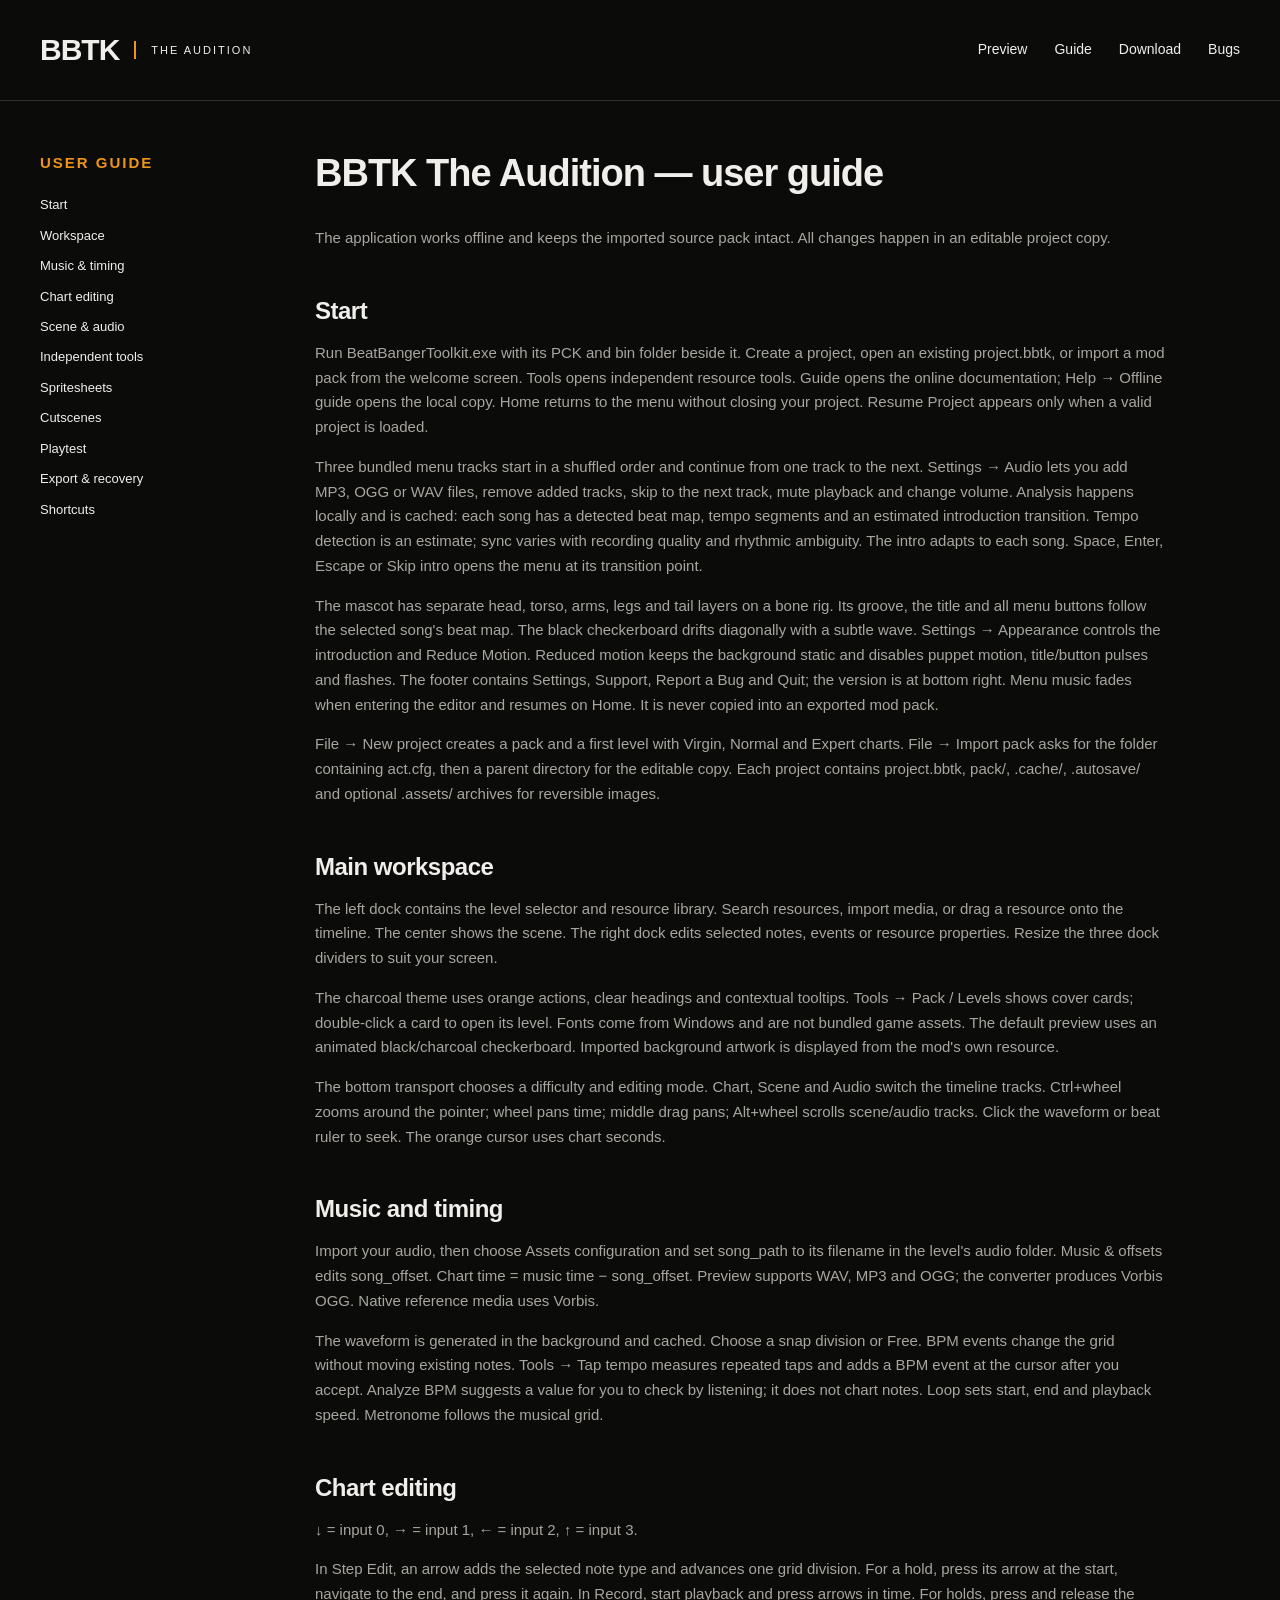
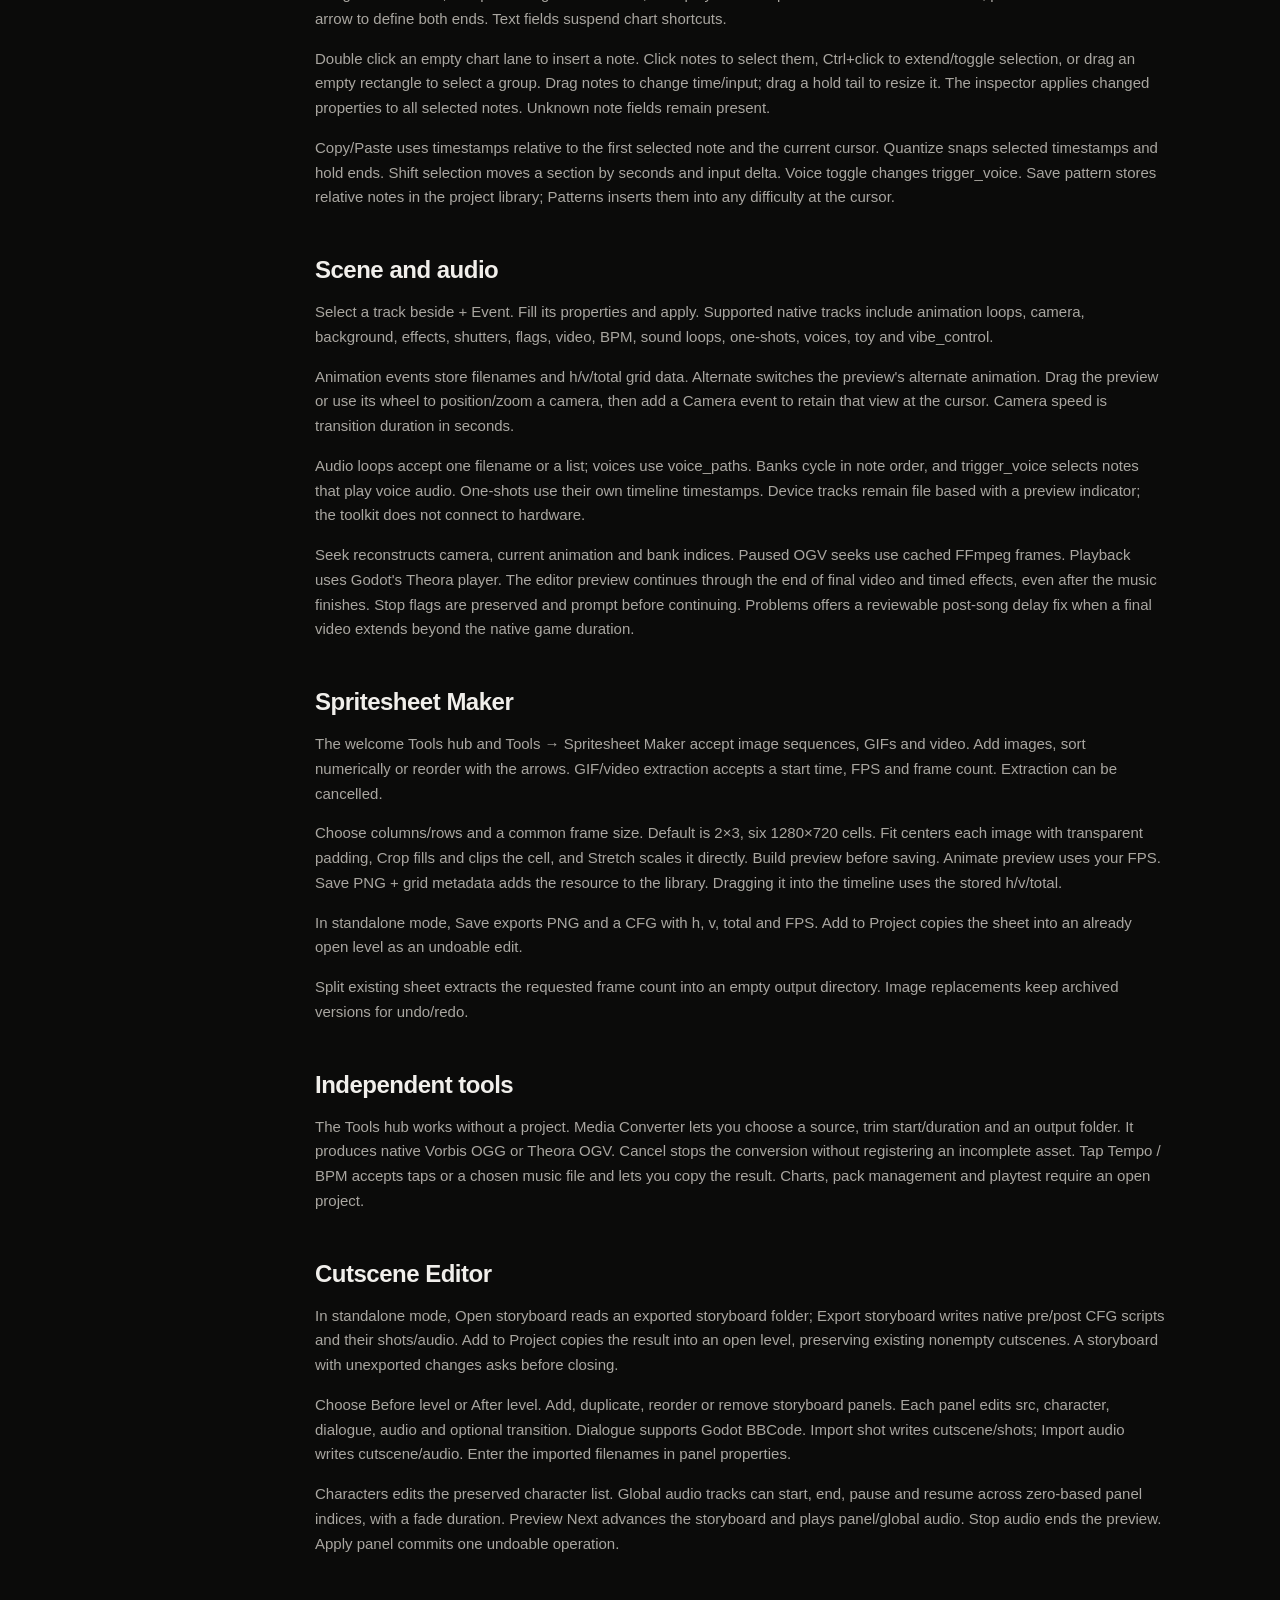
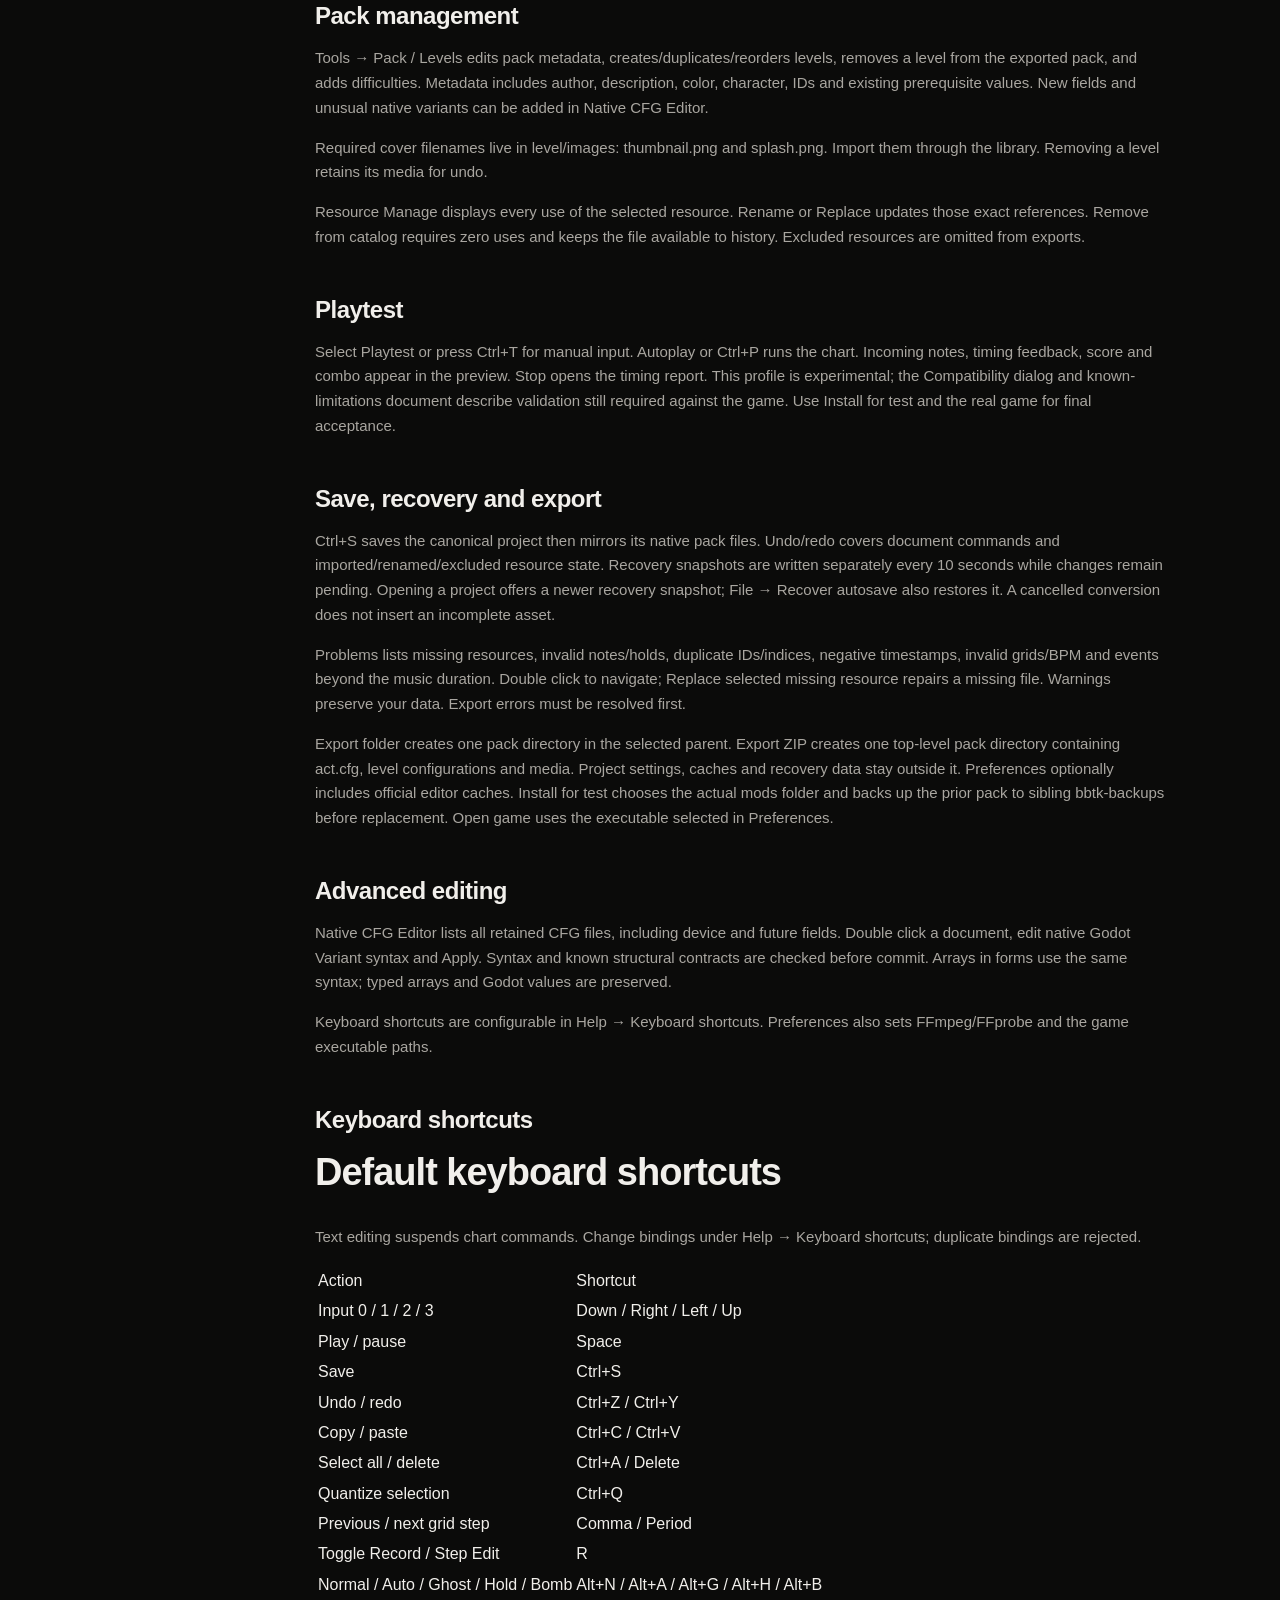
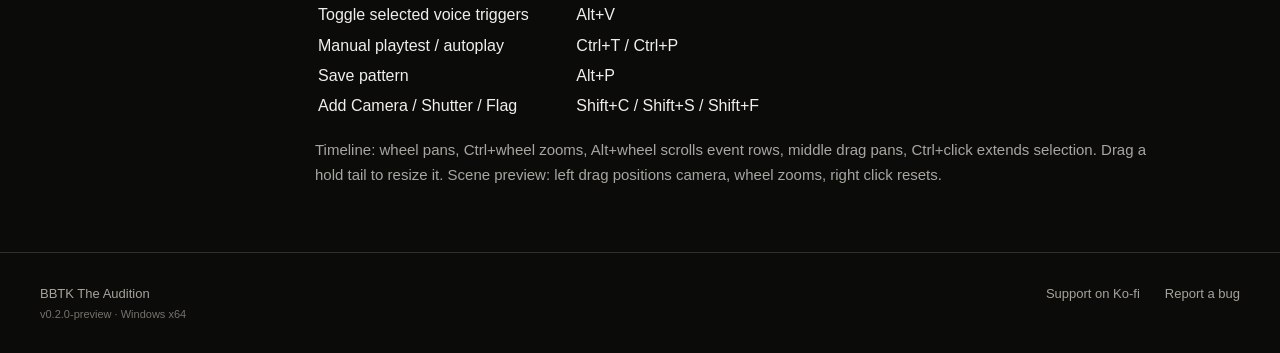
==== guide/index.html @ 2be160ae "Publish toolkit website, guide and issue templates" ====
<!doctype html><html lang="en"><head><meta charset="utf-8"><meta name="viewport" content="width=device-width, initial-scale=1"><meta name="description" content="BBTK The Audition: offline tools for building Beat Banger mods, charts, animation and cutscenes."><title>User guide · BBTK The Audition</title><link rel="stylesheet" href="../assets/style.css"></head><body><a class="skip" href="#main">Skip to content</a><header><a class="wordmark" href="../"><strong>BBTK</strong><span>THE AUDITION</span></a><nav aria-label="Main"><a href="../#preview">Preview</a><a href="../guide/">Guide</a><a href="../#download">Download</a><a href="https://github.com/JustyPixels/BBTK-TheAudition/issues">Bugs</a></nav></header><main id="main"><div class="guide-layout"><aside><p class="eyebrow">USER GUIDE</p><nav aria-label="Guide"><a href="#start">Start</a><a href="#main-workspace">Workspace</a><a href="#music-and-timing">Music & timing</a><a href="#chart-editing">Chart editing</a><a href="#scene-and-audio">Scene & audio</a><a href="#independent-tools">Independent tools</a><a href="#spritesheet-maker">Spritesheets</a><a href="#cutscene-editor">Cutscenes</a><a href="#playtest">Playtest</a><a href="#save-recovery-and-export">Export & recovery</a><a href="#keyboard-shortcuts">Shortcuts</a></nav></aside><article><h1 id="bbtk-the-audition-user-guide">BBTK The Audition — user guide</h1>
<p>The application works offline and keeps the imported source pack intact. All changes happen in an editable project copy.</p>
<h2 id="start">Start</h2>
<p>Run BeatBangerToolkit.exe with its PCK and bin folder beside it. Create a project, open an existing project.bbtk, or import a mod pack from the welcome screen. Tools opens independent resource tools. Guide opens the online documentation; Help → Offline guide opens the local copy. Home returns to the menu without closing your project. Resume Project appears only when a valid project is loaded.</p>
<p>Three bundled menu tracks start in a shuffled order and continue from one track to the next. Settings → Audio lets you add MP3, OGG or WAV files, remove added tracks, skip to the next track, mute playback and change volume. Analysis happens locally and is cached: each song has a detected beat map, tempo segments and an estimated introduction transition. Tempo detection is an estimate; sync varies with recording quality and rhythmic ambiguity. The intro adapts to each song. Space, Enter, Escape or Skip intro opens the menu at its transition point.</p>
<p>The mascot has separate head, torso, arms, legs and tail layers on a bone rig. Its groove, the title and all menu buttons follow the selected song&#x27;s beat map. The black checkerboard drifts diagonally with a subtle wave. Settings → Appearance controls the introduction and Reduce Motion. Reduced motion keeps the background static and disables puppet motion, title/button pulses and flashes. The footer contains Settings, Support, Report a Bug and Quit; the version is at bottom right. Menu music fades when entering the editor and resumes on Home. It is never copied into an exported mod pack.</p>
<p>File → New project creates a pack and a first level with Virgin, Normal and Expert charts. File → Import pack asks for the folder containing act.cfg, then a parent directory for the editable copy. Each project contains project.bbtk, pack/, .cache/, .autosave/ and optional .assets/ archives for reversible images.</p>
<h2 id="main-workspace">Main workspace</h2>
<p>The left dock contains the level selector and resource library. Search resources, import media, or drag a resource onto the timeline. The center shows the scene. The right dock edits selected notes, events or resource properties. Resize the three dock dividers to suit your screen.</p>
<p>The charcoal theme uses orange actions, clear headings and contextual tooltips. Tools → Pack / Levels shows cover cards; double-click a card to open its level. Fonts come from Windows and are not bundled game assets. The default preview uses an animated black/charcoal checkerboard. Imported background artwork is displayed from the mod&#x27;s own resource.</p>
<p>The bottom transport chooses a difficulty and editing mode. Chart, Scene and Audio switch the timeline tracks. Ctrl+wheel zooms around the pointer; wheel pans time; middle drag pans; Alt+wheel scrolls scene/audio tracks. Click the waveform or beat ruler to seek. The orange cursor uses chart seconds.</p>
<h2 id="music-and-timing">Music and timing</h2>
<p>Import your audio, then choose Assets configuration and set song_path to its filename in the level&#x27;s audio folder. Music &amp; offsets edits song_offset. Chart time = music time − song_offset. Preview supports WAV, MP3 and OGG; the converter produces Vorbis OGG. Native reference media uses Vorbis.</p>
<p>The waveform is generated in the background and cached. Choose a snap division or Free. BPM events change the grid without moving existing notes. Tools → Tap tempo measures repeated taps and adds a BPM event at the cursor after you accept. Analyze BPM suggests a value for you to check by listening; it does not chart notes. Loop sets start, end and playback speed. Metronome follows the musical grid.</p>
<h2 id="chart-editing">Chart editing</h2>
<p>↓ = input 0, → = input 1, ← = input 2, ↑ = input 3.</p>
<p>In Step Edit, an arrow adds the selected note type and advances one grid division. For a hold, press its arrow at the start, navigate to the end, and press it again. In Record, start playback and press arrows in time. For holds, press and release the arrow to define both ends. Text fields suspend chart shortcuts.</p>
<p>Double click an empty chart lane to insert a note. Click notes to select them, Ctrl+click to extend/toggle selection, or drag an empty rectangle to select a group. Drag notes to change time/input; drag a hold tail to resize it. The inspector applies changed properties to all selected notes. Unknown note fields remain present.</p>
<p>Copy/Paste uses timestamps relative to the first selected note and the current cursor. Quantize snaps selected timestamps and hold ends. Shift selection moves a section by seconds and input delta. Voice toggle changes trigger_voice. Save pattern stores relative notes in the project library; Patterns inserts them into any difficulty at the cursor.</p>
<h2 id="scene-and-audio">Scene and audio</h2>
<p>Select a track beside + Event. Fill its properties and apply. Supported native tracks include animation loops, camera, background, effects, shutters, flags, video, BPM, sound loops, one-shots, voices, toy and vibe_control.</p>
<p>Animation events store filenames and h/v/total grid data. Alternate switches the preview&#x27;s alternate animation. Drag the preview or use its wheel to position/zoom a camera, then add a Camera event to retain that view at the cursor. Camera speed is transition duration in seconds.</p>
<p>Audio loops accept one filename or a list; voices use voice_paths. Banks cycle in note order, and trigger_voice selects notes that play voice audio. One-shots use their own timeline timestamps. Device tracks remain file based with a preview indicator; the toolkit does not connect to hardware.</p>
<p>Seek reconstructs camera, current animation and bank indices. Paused OGV seeks use cached FFmpeg frames. Playback uses Godot&#x27;s Theora player. The editor preview continues through the end of final video and timed effects, even after the music finishes. Stop flags are preserved and prompt before continuing. Problems offers a reviewable post-song delay fix when a final video extends beyond the native game duration.</p>
<h2 id="spritesheet-maker">Spritesheet Maker</h2>
<p>The welcome Tools hub and Tools → Spritesheet Maker accept image sequences, GIFs and video. Add images, sort numerically or reorder with the arrows. GIF/video extraction accepts a start time, FPS and frame count. Extraction can be cancelled.</p>
<p>Choose columns/rows and a common frame size. Default is 2×3, six 1280×720 cells. Fit centers each image with transparent padding, Crop fills and clips the cell, and Stretch scales it directly. Build preview before saving. Animate preview uses your FPS. Save PNG + grid metadata adds the resource to the library. Dragging it into the timeline uses the stored h/v/total.</p>
<p>In standalone mode, Save exports PNG and a CFG with h, v, total and FPS. Add to Project copies the sheet into an already open level as an undoable edit.</p>
<p>Split existing sheet extracts the requested frame count into an empty output directory. Image replacements keep archived versions for undo/redo.</p>
<h2 id="independent-tools">Independent tools</h2>
<p>The Tools hub works without a project. Media Converter lets you choose a source, trim start/duration and an output folder. It produces native Vorbis OGG or Theora OGV. Cancel stops the conversion without registering an incomplete asset. Tap Tempo / BPM accepts taps or a chosen music file and lets you copy the result. Charts, pack management and playtest require an open project.</p>
<h2 id="cutscene-editor">Cutscene Editor</h2>
<p>In standalone mode, Open storyboard reads an exported storyboard folder; Export storyboard writes native pre/post CFG scripts and their shots/audio. Add to Project copies the result into an open level, preserving existing nonempty cutscenes. A storyboard with unexported changes asks before closing.</p>
<p>Choose Before level or After level. Add, duplicate, reorder or remove storyboard panels. Each panel edits src, character, dialogue, audio and optional transition. Dialogue supports Godot BBCode. Import shot writes cutscene/shots; Import audio writes cutscene/audio. Enter the imported filenames in panel properties.</p>
<p>Characters edits the preserved character list. Global audio tracks can start, end, pause and resume across zero-based panel indices, with a fade duration. Preview Next advances the storyboard and plays panel/global audio. Stop audio ends the preview. Apply panel commits one undoable operation.</p>
<h2 id="pack-management">Pack management</h2>
<p>Tools → Pack / Levels edits pack metadata, creates/duplicates/reorders levels, removes a level from the exported pack, and adds difficulties. Metadata includes author, description, color, character, IDs and existing prerequisite values. New fields and unusual native variants can be added in Native CFG Editor.</p>
<p>Required cover filenames live in level/images: thumbnail.png and splash.png. Import them through the library. Removing a level retains its media for undo.</p>
<p>Resource Manage displays every use of the selected resource. Rename or Replace updates those exact references. Remove from catalog requires zero uses and keeps the file available to history. Excluded resources are omitted from exports.</p>
<h2 id="playtest">Playtest</h2>
<p>Select Playtest or press Ctrl+T for manual input. Autoplay or Ctrl+P runs the chart. Incoming notes, timing feedback, score and combo appear in the preview. Stop opens the timing report. This profile is experimental; the Compatibility dialog and known-limitations document describe validation still required against the game. Use Install for test and the real game for final acceptance.</p>
<h2 id="save-recovery-and-export">Save, recovery and export</h2>
<p>Ctrl+S saves the canonical project then mirrors its native pack files. Undo/redo covers document commands and imported/renamed/excluded resource state. Recovery snapshots are written separately every 10 seconds while changes remain pending. Opening a project offers a newer recovery snapshot; File → Recover autosave also restores it. A cancelled conversion does not insert an incomplete asset.</p>
<p>Problems lists missing resources, invalid notes/holds, duplicate IDs/indices, negative timestamps, invalid grids/BPM and events beyond the music duration. Double click to navigate; Replace selected missing resource repairs a missing file. Warnings preserve your data. Export errors must be resolved first.</p>
<p>Export folder creates one pack directory in the selected parent. Export ZIP creates one top-level pack directory containing act.cfg, level configurations and media. Project settings, caches and recovery data stay outside it. Preferences optionally includes official editor caches. Install for test chooses the actual mods folder and backs up the prior pack to sibling bbtk-backups before replacement. Open game uses the executable selected in Preferences.</p>
<h2 id="advanced-editing">Advanced editing</h2>
<p>Native CFG Editor lists all retained CFG files, including device and future fields. Double click a document, edit native Godot Variant syntax and Apply. Syntax and known structural contracts are checked before commit. Arrays in forms use the same syntax; typed arrays and Godot values are preserved.</p>
<p>Keyboard shortcuts are configurable in Help → Keyboard shortcuts. Preferences also sets FFmpeg/FFprobe and the game executable paths.</p><h2 id="keyboard-shortcuts">Keyboard shortcuts</h2><h1 id="default-keyboard-shortcuts">Default keyboard shortcuts</h1>
<p>Text editing suspends chart commands. Change bindings under Help → Keyboard shortcuts; duplicate bindings are rejected.</p>
<div class="table-scroll"><table><tbody>
<tr><td>Action</td><td>Shortcut</td></tr>
<tr><td>Input 0 / 1 / 2 / 3</td><td>Down / Right / Left / Up</td></tr>
<tr><td>Play / pause</td><td>Space</td></tr>
<tr><td>Save</td><td>Ctrl+S</td></tr>
<tr><td>Undo / redo</td><td>Ctrl+Z / Ctrl+Y</td></tr>
<tr><td>Copy / paste</td><td>Ctrl+C / Ctrl+V</td></tr>
<tr><td>Select all / delete</td><td>Ctrl+A / Delete</td></tr>
<tr><td>Quantize selection</td><td>Ctrl+Q</td></tr>
<tr><td>Previous / next grid step</td><td>Comma / Period</td></tr>
<tr><td>Toggle Record / Step Edit</td><td>R</td></tr>
<tr><td>Normal / Auto / Ghost / Hold / Bomb</td><td>Alt+N / Alt+A / Alt+G / Alt+H / Alt+B</td></tr>
<tr><td>Toggle selected voice triggers</td><td>Alt+V</td></tr>
<tr><td>Manual playtest / autoplay</td><td>Ctrl+T / Ctrl+P</td></tr>
<tr><td>Save pattern</td><td>Alt+P</td></tr>
<tr><td>Add Camera / Shutter / Flag</td><td>Shift+C / Shift+S / Shift+F</td></tr>
</tbody></table></div>
<p>Timeline: wheel pans, Ctrl+wheel zooms, Alt+wheel scrolls event rows, middle drag pans, Ctrl+click extends selection. Drag a hold tail to resize it. Scene preview: left drag positions camera, wheel zooms, right click resets.</p></article></div></main><footer><span>BBTK The Audition <small>v0.2.0-preview · Windows x64</small></span><div><a href="https://ko-fi.com/justypixels">Support on Ko-fi</a><a href="https://github.com/JustyPixels/BBTK-TheAudition/issues">Report a bug</a></div></footer></body></html>
---- assets/style.css ----
:root{color-scheme:dark;--ink:#f1efeb;--muted:#a9a6a0;--orange:#ed9419;--line:#30302d;--panel:#151514}*{box-sizing:border-box}html{scroll-behavior:smooth;scroll-padding-top:90px}body{margin:0;background:#0b0b0a;color:var(--ink);font:16px/1.65 "Segoe UI",Arial,sans-serif}a{color:inherit;text-decoration:none}a:hover{color:var(--orange)}a:focus-visible,summary:focus-visible{outline:2px solid var(--orange);outline-offset:5px}header,footer,main{max-width:1320px;margin:auto}header{padding:25px 40px;display:flex;align-items:center;justify-content:space-between;border-bottom:1px solid var(--line)}.wordmark{display:flex;align-items:center;gap:15px}.wordmark strong{font-size:30px;font-weight:900;letter-spacing:-1px}.wordmark span{font-size:11px;letter-spacing:2px;border-left:2px solid var(--orange);padding-left:15px}nav{display:flex;gap:27px;font-size:14px}.skip{position:fixed;top:-60px;left:15px;background:var(--orange);color:#111;padding:8px 16px;z-index:10}.skip:focus{top:10px}.hero{position:relative;padding:90px 40px 85px;display:grid;grid-template-columns:.85fr 1.25fr;gap:50px;align-items:center;overflow:hidden}.hero:before{content:"";position:absolute;inset:-80px;background:repeating-conic-gradient(#111110 0 25%,transparent 0 50%) 0/80px 80px;z-index:-1;opacity:.55;animation:drift 12s linear infinite}.eyebrow{font-size:11px;letter-spacing:2px;font-weight:700;color:var(--orange);margin:0 0 19px}h1{font-size:clamp(64px,7vw,104px);line-height:.95;letter-spacing:-4px;margin:0 0 32px;font-weight:900}h1 span{display:block;font-size:clamp(29px,3vw,44px);letter-spacing:-1px;margin-top:12px;white-space:nowrap}.lead{color:#cbc8c2;font-size:19px;line-height:1.6}.actions{display:flex;align-items:center;gap:23px;margin-top:28px;font-size:14px}.primary{display:inline-flex;justify-content:space-between;gap:26px;background:var(--orange);color:#16120c;font-weight:700;padding:12px 19px;border-radius:4px}.primary:hover{background:#ffb33d;color:#14110c}.caption,figcaption{font-size:12px;color:#8c8982}.caption{margin-top:24px}figure{margin:0}figure img{display:block;width:100%;height:auto;border:1px solid #45413a;border-radius:6px;background:#131311}.hero-preview{transform:rotate(-1deg);box-shadow:0 20px 70px #0007}.hero-preview figcaption{padding:12px 0;transform:rotate(1deg)}.overview,.workspace,.faq{padding:70px 40px;border-top:1px solid var(--line)}.feature-grid{display:grid;grid-template-columns:repeat(3,1fr);gap:48px}.feature-grid article>span{font-size:11px;color:#858077;letter-spacing:1px}h2{font-size:28px;line-height:1.25;letter-spacing:-.5px;margin:15px 0}article p,.detail-row p,.section-heading>p,.download p,.faq p{color:var(--muted)}.section-heading{display:flex;justify-content:space-between;align-items:end;margin-bottom:28px}.section-heading h2{font-size:36px}.section-heading>p{font-size:14px}.workspace figcaption{padding-top:10px}.detail-row{display:grid;grid-template-columns:repeat(3,1fr);gap:42px;padding-top:28px}h3{font-size:17px}.detail-row p{font-size:14px}.download{margin:0 40px;padding:42px;background:#191612;border-left:3px solid var(--orange);display:flex;justify-content:space-between;align-items:center;gap:30px}.download h2{font-size:32px}.download p{font-size:14px}.download .primary{white-space:nowrap}.faq{border-top:0;max-width:880px}.faq h2{font-size:34px;margin-bottom:30px}details{border-bottom:1px solid var(--line);padding:18px 0}summary{cursor:pointer;font-size:17px}details p{font-size:14px}details a{text-decoration:underline}footer{border-top:1px solid var(--line);padding:30px 40px;display:flex;justify-content:space-between;font-size:13px;color:#a8a39a}footer small{display:block;color:#777169;font-size:11px}footer>div{display:flex;gap:25px}.guide-layout{padding:50px 40px;display:grid;grid-template-columns:210px 1fr;gap:65px}.guide-layout aside{align-self:start;position:sticky;top:25px}.guide-layout nav{flex-direction:column;gap:9px;font-size:13px}.guide-layout article{max-width:850px}.guide-layout h1{font-size:38px;line-height:1.2;letter-spacing:-1px;margin:0 0 30px}.guide-layout h2{margin:45px 0 15px;font-size:24px}.guide-layout p{font-size:15px;overflow-wrap:anywhere}.guide-layout pre{overflow:auto;background:#171715;border:1px solid var(--line);padding:20px;font-size:13px;white-space:pre-wrap}@keyframes drift{0%{transform:translate(-25px,-25px)}50%{transform:translate(15px,20px)}100%{transform:translate(55px,55px)}}@media(max-width:900px){header{padding:20px 25px}nav{gap:18px}.hero{grid-template-columns:1fr;padding:55px 25px;gap:25px}.hero-preview{transform:none}.feature-grid{gap:24px}.overview,.workspace,.faq{padding:45px 25px}.download{margin:0 25px;padding:27px}.section-heading>p{display:none}.guide-layout{padding:35px 25px;grid-template-columns:160px 1fr;gap:30px}}@media(max-width:600px){header{padding:16px 20px;align-items:flex-start;gap:20px}.wordmark{gap:8px}.wordmark strong{font-size:25px}.wordmark span{font-size:8px;letter-spacing:1px;padding-left:9px}header nav{gap:9px;flex-wrap:wrap;justify-content:end;font-size:12px;max-width:145px}.hero{padding:42px 20px}.actions{gap:16px;flex-wrap:wrap}.lead{font-size:17px}.feature-grid,.detail-row{grid-template-columns:1fr;gap:14px}.overview,.workspace,.faq{padding:40px 20px}.feature-grid article{padding-bottom:20px;border-bottom:1px solid var(--line)}.section-heading h2{font-size:29px}.download{margin:0 20px;display:block;padding:24px}.download h2{font-size:25px}.download .primary{margin-top:14px}footer{padding:25px 20px;gap:22px;flex-direction:column}.guide-layout{display:block;padding:30px 20px}.guide-layout aside{position:static;margin-bottom:32px;border-bottom:1px solid var(--line);padding-bottom:25px}.guide-layout nav{display:grid;grid-template-columns:1fr 1fr}.guide-layout h1{font-size:30px}}@media(prefers-reduced-motion:reduce){html{scroll-behavior:auto}.hero:before{animation:none}}
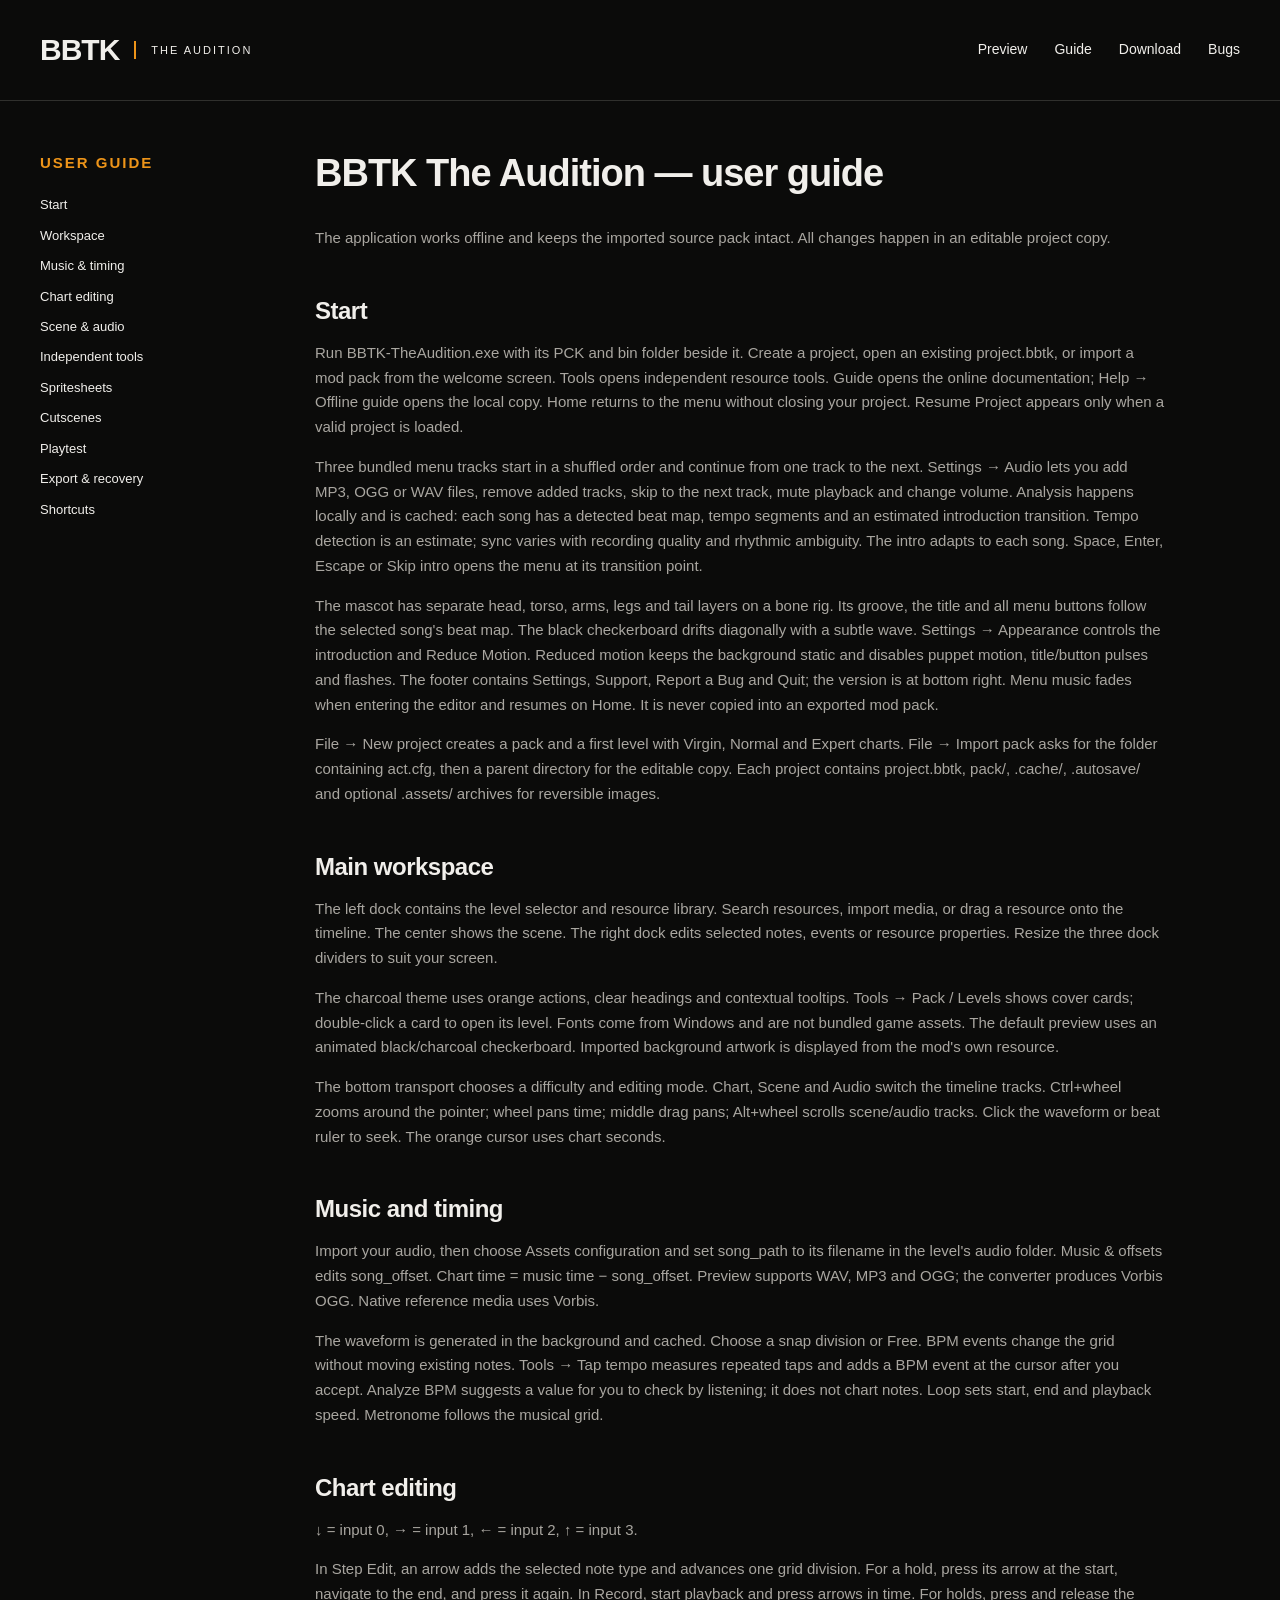
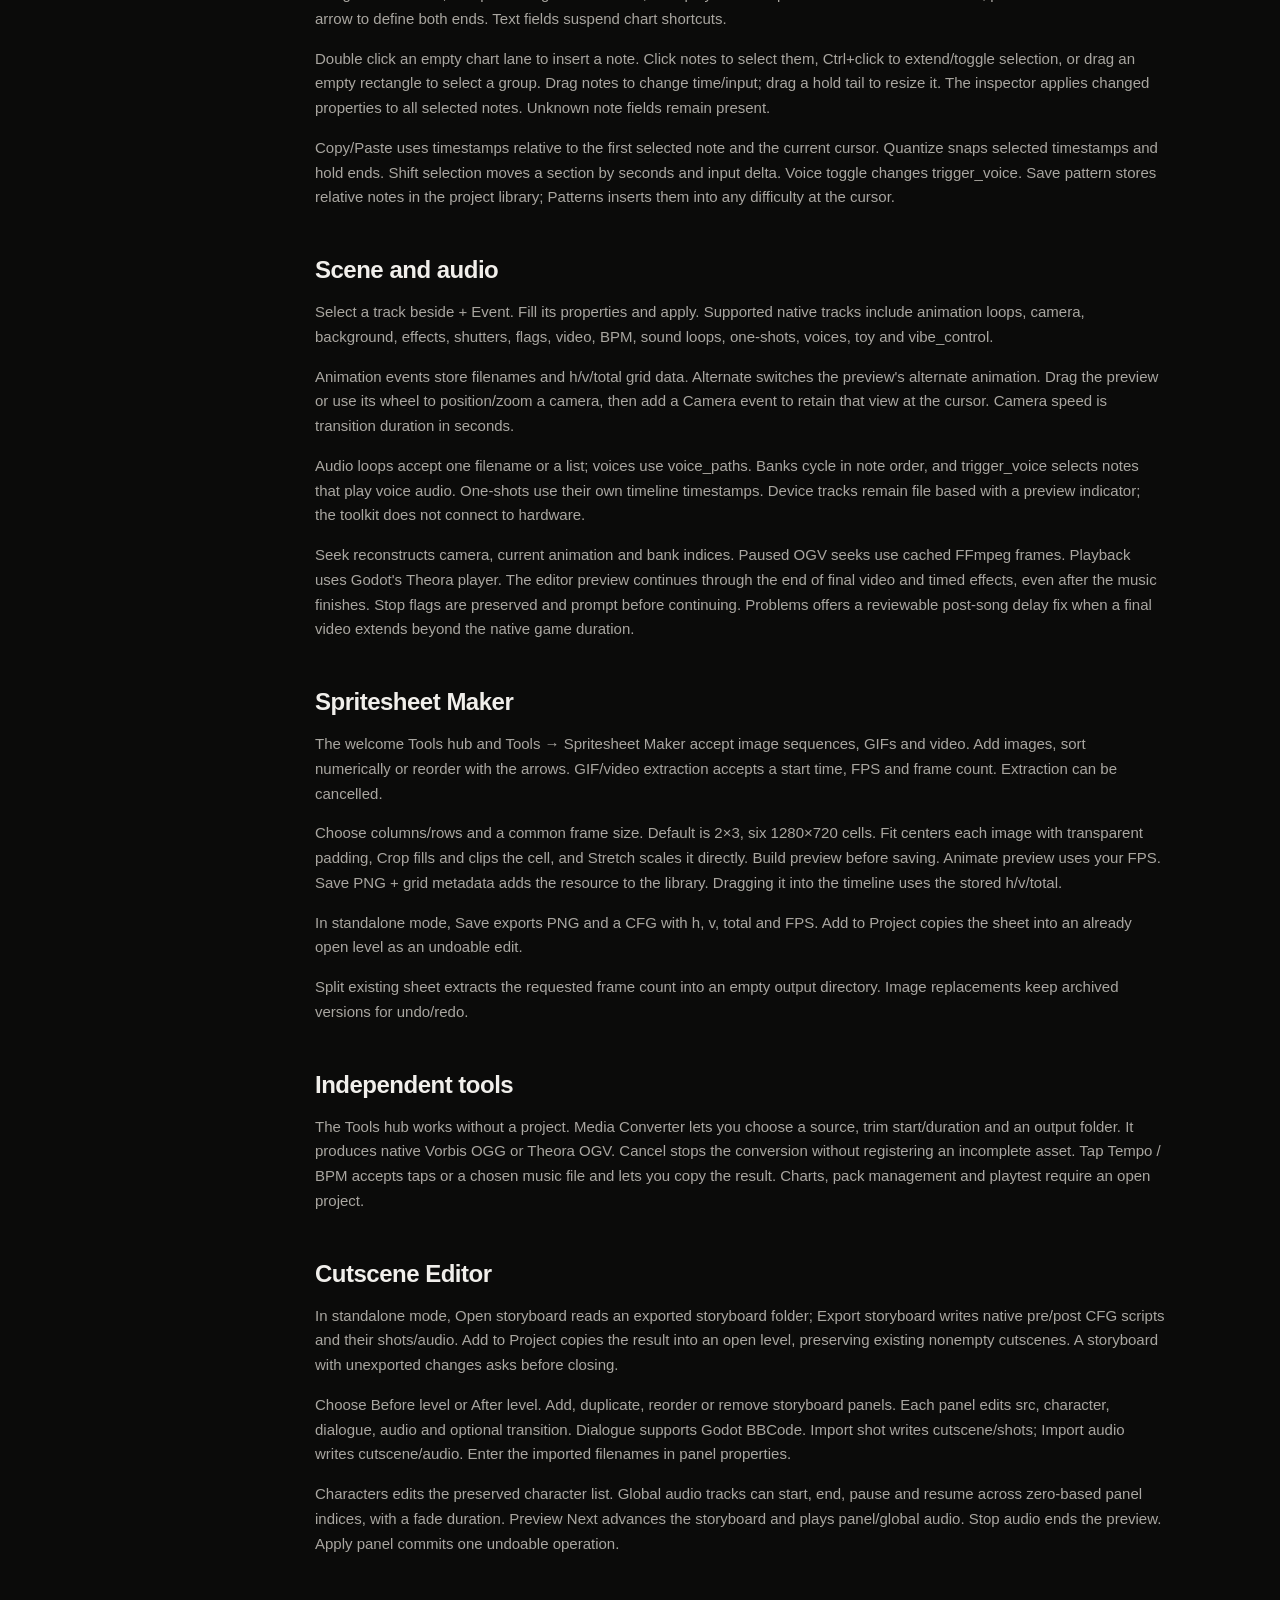
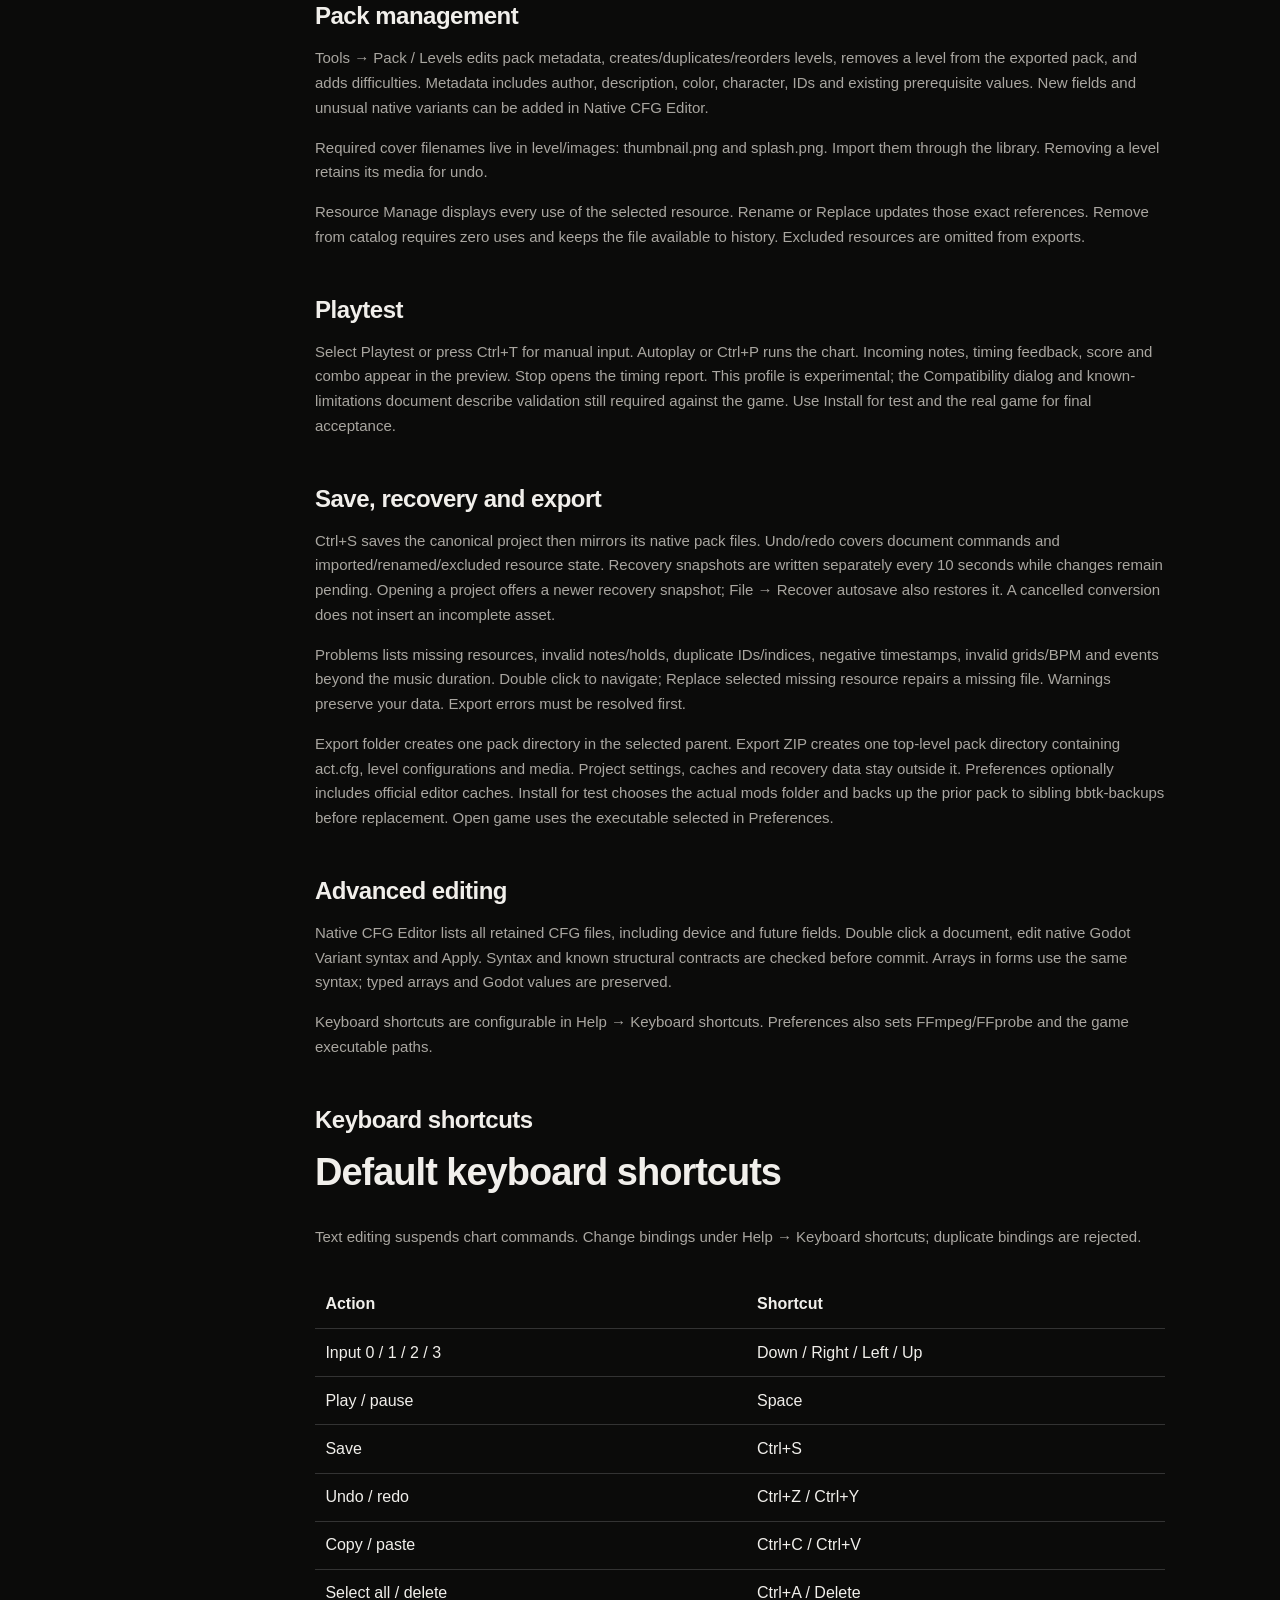
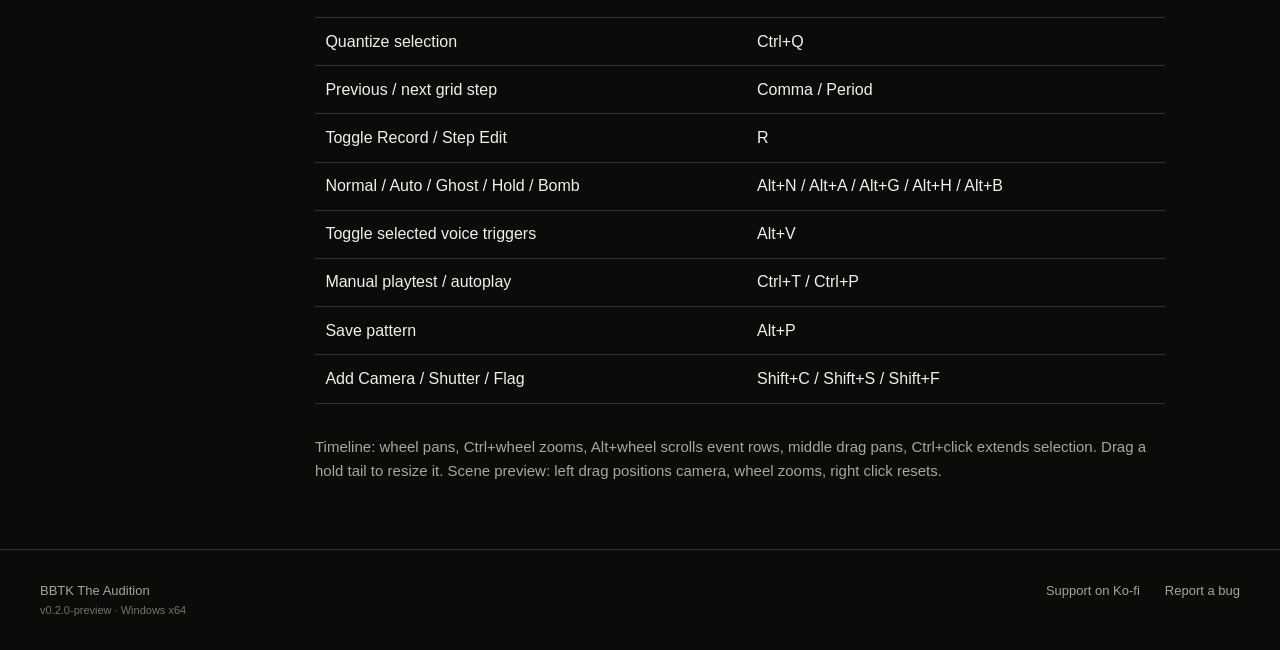
==== commit 8d6d23b5: "Refine guide formatting and portable launch instructions" ====
--- a/guide/index.html
+++ b/guide/index.html
@@ -1,7 +1,7 @@
 <!doctype html><html lang="en"><head><meta charset="utf-8"><meta name="viewport" content="width=device-width, initial-scale=1"><meta name="description" content="BBTK The Audition: offline tools for building Beat Banger mods, charts, animation and cutscenes."><title>User guide · BBTK The Audition</title><link rel="stylesheet" href="../assets/style.css"></head><body><a class="skip" href="#main">Skip to content</a><header><a class="wordmark" href="../"><strong>BBTK</strong><span>THE AUDITION</span></a><nav aria-label="Main"><a href="../#preview">Preview</a><a href="../guide/">Guide</a><a href="../#download">Download</a><a href="https://github.com/JustyPixels/BBTK-TheAudition/issues">Bugs</a></nav></header><main id="main"><div class="guide-layout"><aside><p class="eyebrow">USER GUIDE</p><nav aria-label="Guide"><a href="#start">Start</a><a href="#main-workspace">Workspace</a><a href="#music-and-timing">Music & timing</a><a href="#chart-editing">Chart editing</a><a href="#scene-and-audio">Scene & audio</a><a href="#independent-tools">Independent tools</a><a href="#spritesheet-maker">Spritesheets</a><a href="#cutscene-editor">Cutscenes</a><a href="#playtest">Playtest</a><a href="#save-recovery-and-export">Export & recovery</a><a href="#keyboard-shortcuts">Shortcuts</a></nav></aside><article><h1 id="bbtk-the-audition-user-guide">BBTK The Audition — user guide</h1>
 <p>The application works offline and keeps the imported source pack intact. All changes happen in an editable project copy.</p>
 <h2 id="start">Start</h2>
-<p>Run BeatBangerToolkit.exe with its PCK and bin folder beside it. Create a project, open an existing project.bbtk, or import a mod pack from the welcome screen. Tools opens independent resource tools. Guide opens the online documentation; Help → Offline guide opens the local copy. Home returns to the menu without closing your project. Resume Project appears only when a valid project is loaded.</p>
+<p>Run BBTK-TheAudition.exe with its PCK and bin folder beside it. Create a project, open an existing project.bbtk, or import a mod pack from the welcome screen. Tools opens independent resource tools. Guide opens the online documentation; Help → Offline guide opens the local copy. Home returns to the menu without closing your project. Resume Project appears only when a valid project is loaded.</p>
 <p>Three bundled menu tracks start in a shuffled order and continue from one track to the next. Settings → Audio lets you add MP3, OGG or WAV files, remove added tracks, skip to the next track, mute playback and change volume. Analysis happens locally and is cached: each song has a detected beat map, tempo segments and an estimated introduction transition. Tempo detection is an estimate; sync varies with recording quality and rhythmic ambiguity. The intro adapts to each song. Space, Enter, Escape or Skip intro opens the menu at its transition point.</p>
 <p>The mascot has separate head, torso, arms, legs and tail layers on a bone rig. Its groove, the title and all menu buttons follow the selected song&#x27;s beat map. The black checkerboard drifts diagonally with a subtle wave. Settings → Appearance controls the introduction and Reduce Motion. Reduced motion keeps the background static and disables puppet motion, title/button pulses and flashes. The footer contains Settings, Support, Report a Bug and Quit; the version is at bottom right. Menu music fades when entering the editor and resumes on Home. It is never copied into an exported mod pack.</p>
 <p>File → New project creates a pack and a first level with Virgin, Normal and Expert charts. File → Import pack asks for the folder containing act.cfg, then a parent directory for the editable copy. Each project contains project.bbtk, pack/, .cache/, .autosave/ and optional .assets/ archives for reversible images.</p>
--- a/assets/style.css
+++ b/assets/style.css
@@ -1 +1,2 @@
 :root{color-scheme:dark;--ink:#f1efeb;--muted:#a9a6a0;--orange:#ed9419;--line:#30302d;--panel:#151514}*{box-sizing:border-box}html{scroll-behavior:smooth;scroll-padding-top:90px}body{margin:0;background:#0b0b0a;color:var(--ink);font:16px/1.65 "Segoe UI",Arial,sans-serif}a{color:inherit;text-decoration:none}a:hover{color:var(--orange)}a:focus-visible,summary:focus-visible{outline:2px solid var(--orange);outline-offset:5px}header,footer,main{max-width:1320px;margin:auto}header{padding:25px 40px;display:flex;align-items:center;justify-content:space-between;border-bottom:1px solid var(--line)}.wordmark{display:flex;align-items:center;gap:15px}.wordmark strong{font-size:30px;font-weight:900;letter-spacing:-1px}.wordmark span{font-size:11px;letter-spacing:2px;border-left:2px solid var(--orange);padding-left:15px}nav{display:flex;gap:27px;font-size:14px}.skip{position:fixed;top:-60px;left:15px;background:var(--orange);color:#111;padding:8px 16px;z-index:10}.skip:focus{top:10px}.hero{position:relative;padding:90px 40px 85px;display:grid;grid-template-columns:.85fr 1.25fr;gap:50px;align-items:center;overflow:hidden}.hero:before{content:"";position:absolute;inset:-80px;background:repeating-conic-gradient(#111110 0 25%,transparent 0 50%) 0/80px 80px;z-index:-1;opacity:.55;animation:drift 12s linear infinite}.eyebrow{font-size:11px;letter-spacing:2px;font-weight:700;color:var(--orange);margin:0 0 19px}h1{font-size:clamp(64px,7vw,104px);line-height:.95;letter-spacing:-4px;margin:0 0 32px;font-weight:900}h1 span{display:block;font-size:clamp(29px,3vw,44px);letter-spacing:-1px;margin-top:12px;white-space:nowrap}.lead{color:#cbc8c2;font-size:19px;line-height:1.6}.actions{display:flex;align-items:center;gap:23px;margin-top:28px;font-size:14px}.primary{display:inline-flex;justify-content:space-between;gap:26px;background:var(--orange);color:#16120c;font-weight:700;padding:12px 19px;border-radius:4px}.primary:hover{background:#ffb33d;color:#14110c}.caption,figcaption{font-size:12px;color:#8c8982}.caption{margin-top:24px}figure{margin:0}figure img{display:block;width:100%;height:auto;border:1px solid #45413a;border-radius:6px;background:#131311}.hero-preview{transform:rotate(-1deg);box-shadow:0 20px 70px #0007}.hero-preview figcaption{padding:12px 0;transform:rotate(1deg)}.overview,.workspace,.faq{padding:70px 40px;border-top:1px solid var(--line)}.feature-grid{display:grid;grid-template-columns:repeat(3,1fr);gap:48px}.feature-grid article>span{font-size:11px;color:#858077;letter-spacing:1px}h2{font-size:28px;line-height:1.25;letter-spacing:-.5px;margin:15px 0}article p,.detail-row p,.section-heading>p,.download p,.faq p{color:var(--muted)}.section-heading{display:flex;justify-content:space-between;align-items:end;margin-bottom:28px}.section-heading h2{font-size:36px}.section-heading>p{font-size:14px}.workspace figcaption{padding-top:10px}.detail-row{display:grid;grid-template-columns:repeat(3,1fr);gap:42px;padding-top:28px}h3{font-size:17px}.detail-row p{font-size:14px}.download{margin:0 40px;padding:42px;background:#191612;border-left:3px solid var(--orange);display:flex;justify-content:space-between;align-items:center;gap:30px}.download h2{font-size:32px}.download p{font-size:14px}.download .primary{white-space:nowrap}.faq{border-top:0;max-width:880px}.faq h2{font-size:34px;margin-bottom:30px}details{border-bottom:1px solid var(--line);padding:18px 0}summary{cursor:pointer;font-size:17px}details p{font-size:14px}details a{text-decoration:underline}footer{border-top:1px solid var(--line);padding:30px 40px;display:flex;justify-content:space-between;font-size:13px;color:#a8a39a}footer small{display:block;color:#777169;font-size:11px}footer>div{display:flex;gap:25px}.guide-layout{padding:50px 40px;display:grid;grid-template-columns:210px 1fr;gap:65px}.guide-layout aside{align-self:start;position:sticky;top:25px}.guide-layout nav{flex-direction:column;gap:9px;font-size:13px}.guide-layout article{max-width:850px}.guide-layout h1{font-size:38px;line-height:1.2;letter-spacing:-1px;margin:0 0 30px}.guide-layout h2{margin:45px 0 15px;font-size:24px}.guide-layout p{font-size:15px;overflow-wrap:anywhere}.guide-layout pre{overflow:auto;background:#171715;border:1px solid var(--line);padding:20px;font-size:13px;white-space:pre-wrap}@keyframes drift{0%{transform:translate(-25px,-25px)}50%{transform:translate(15px,20px)}100%{transform:translate(55px,55px)}}@media(max-width:900px){header{padding:20px 25px}nav{gap:18px}.hero{grid-template-columns:1fr;padding:55px 25px;gap:25px}.hero-preview{transform:none}.feature-grid{gap:24px}.overview,.workspace,.faq{padding:45px 25px}.download{margin:0 25px;padding:27px}.section-heading>p{display:none}.guide-layout{padding:35px 25px;grid-template-columns:160px 1fr;gap:30px}}@media(max-width:600px){header{padding:16px 20px;align-items:flex-start;gap:20px}.wordmark{gap:8px}.wordmark strong{font-size:25px}.wordmark span{font-size:8px;letter-spacing:1px;padding-left:9px}header nav{gap:9px;flex-wrap:wrap;justify-content:end;font-size:12px;max-width:145px}.hero{padding:42px 20px}.actions{gap:16px;flex-wrap:wrap}.lead{font-size:17px}.feature-grid,.detail-row{grid-template-columns:1fr;gap:14px}.overview,.workspace,.faq{padding:40px 20px}.feature-grid article{padding-bottom:20px;border-bottom:1px solid var(--line)}.section-heading h2{font-size:29px}.download{margin:0 20px;display:block;padding:24px}.download h2{font-size:25px}.download .primary{margin-top:14px}footer{padding:25px 20px;gap:22px;flex-direction:column}.guide-layout{display:block;padding:30px 20px}.guide-layout aside{position:static;margin-bottom:32px;border-bottom:1px solid var(--line);padding-bottom:25px}.guide-layout nav{display:grid;grid-template-columns:1fr 1fr}.guide-layout h1{font-size:30px}}@media(prefers-reduced-motion:reduce){html{scroll-behavior:auto}.hero:before{animation:none}}
+.table-scroll{overflow-x:auto}table{border-collapse:collapse;width:100%;margin:1rem 0}td{padding:.65rem;border-bottom:1px solid #333}tr:first-child{font-weight:700}code{background:#202020;padding:.15rem .3rem;border-radius:3px}pre{overflow-x:auto;padding:1rem;background:#141414}li{margin:.4rem 0}
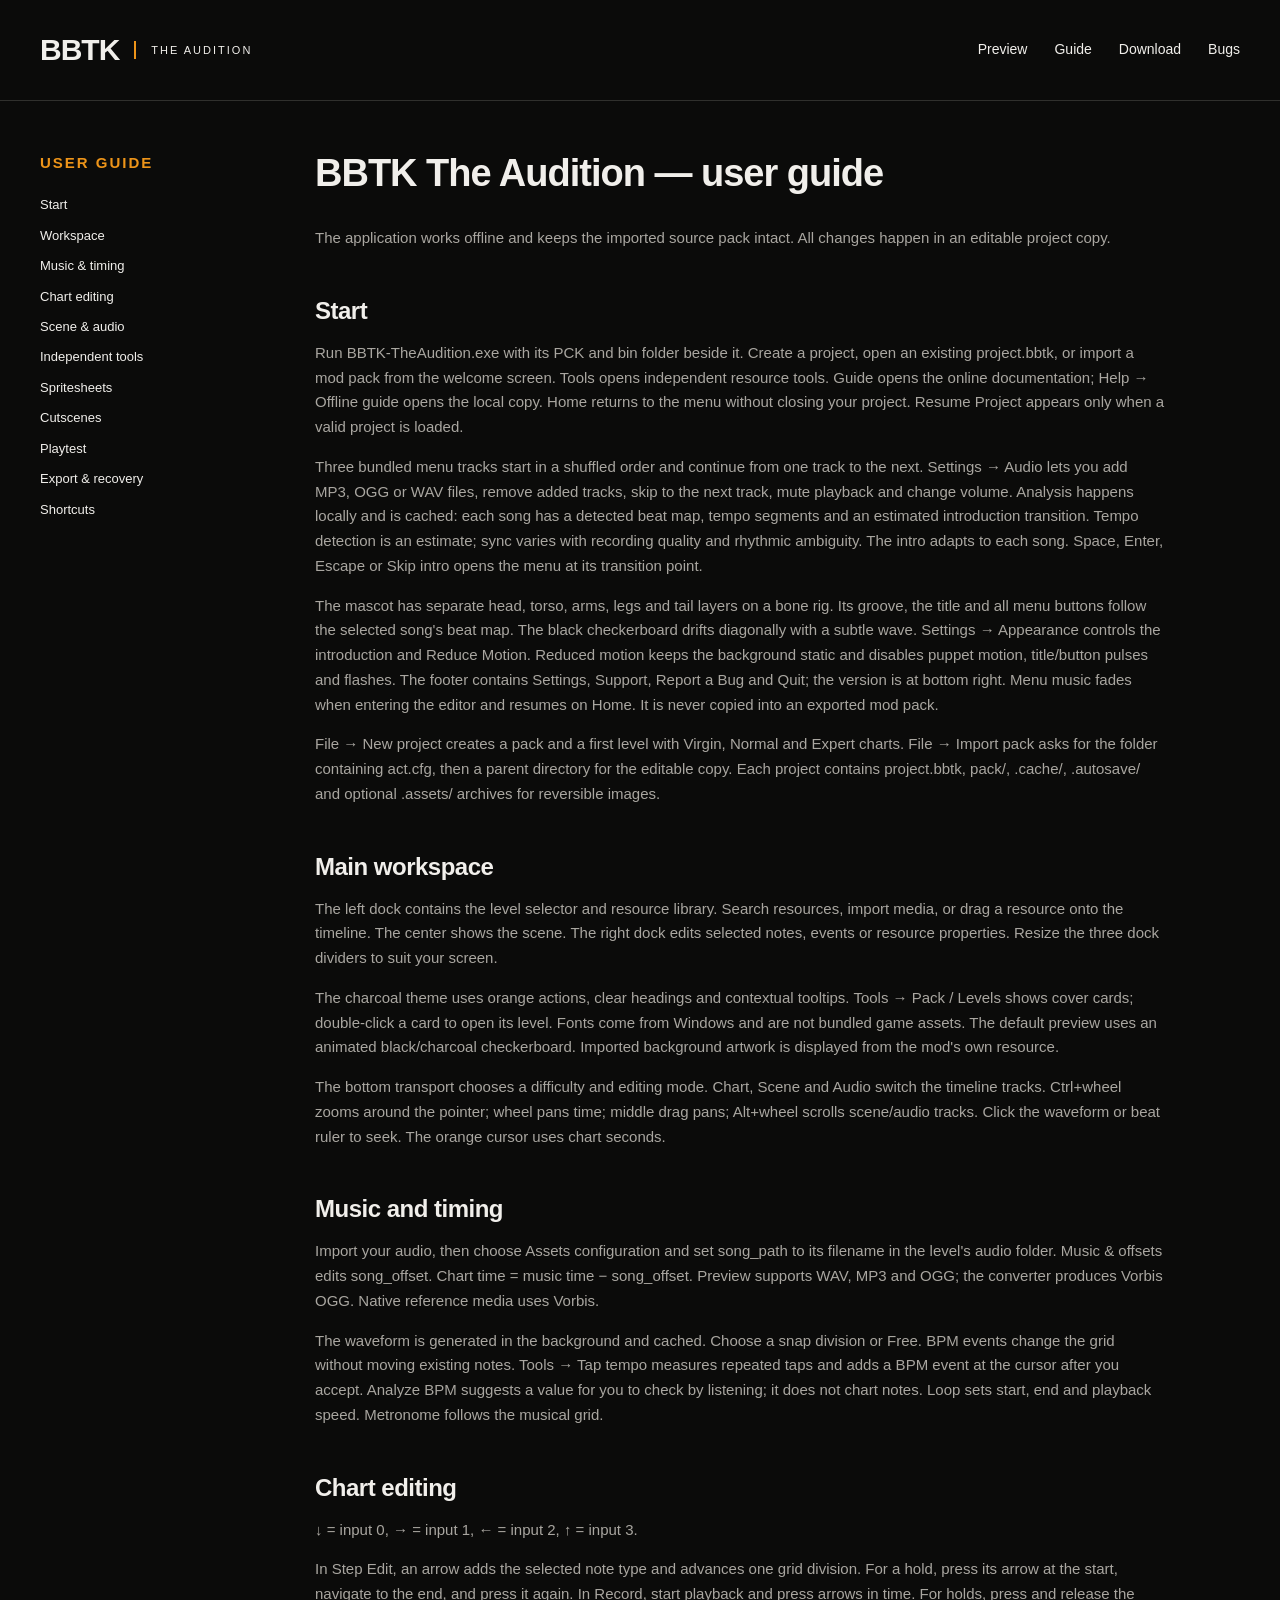
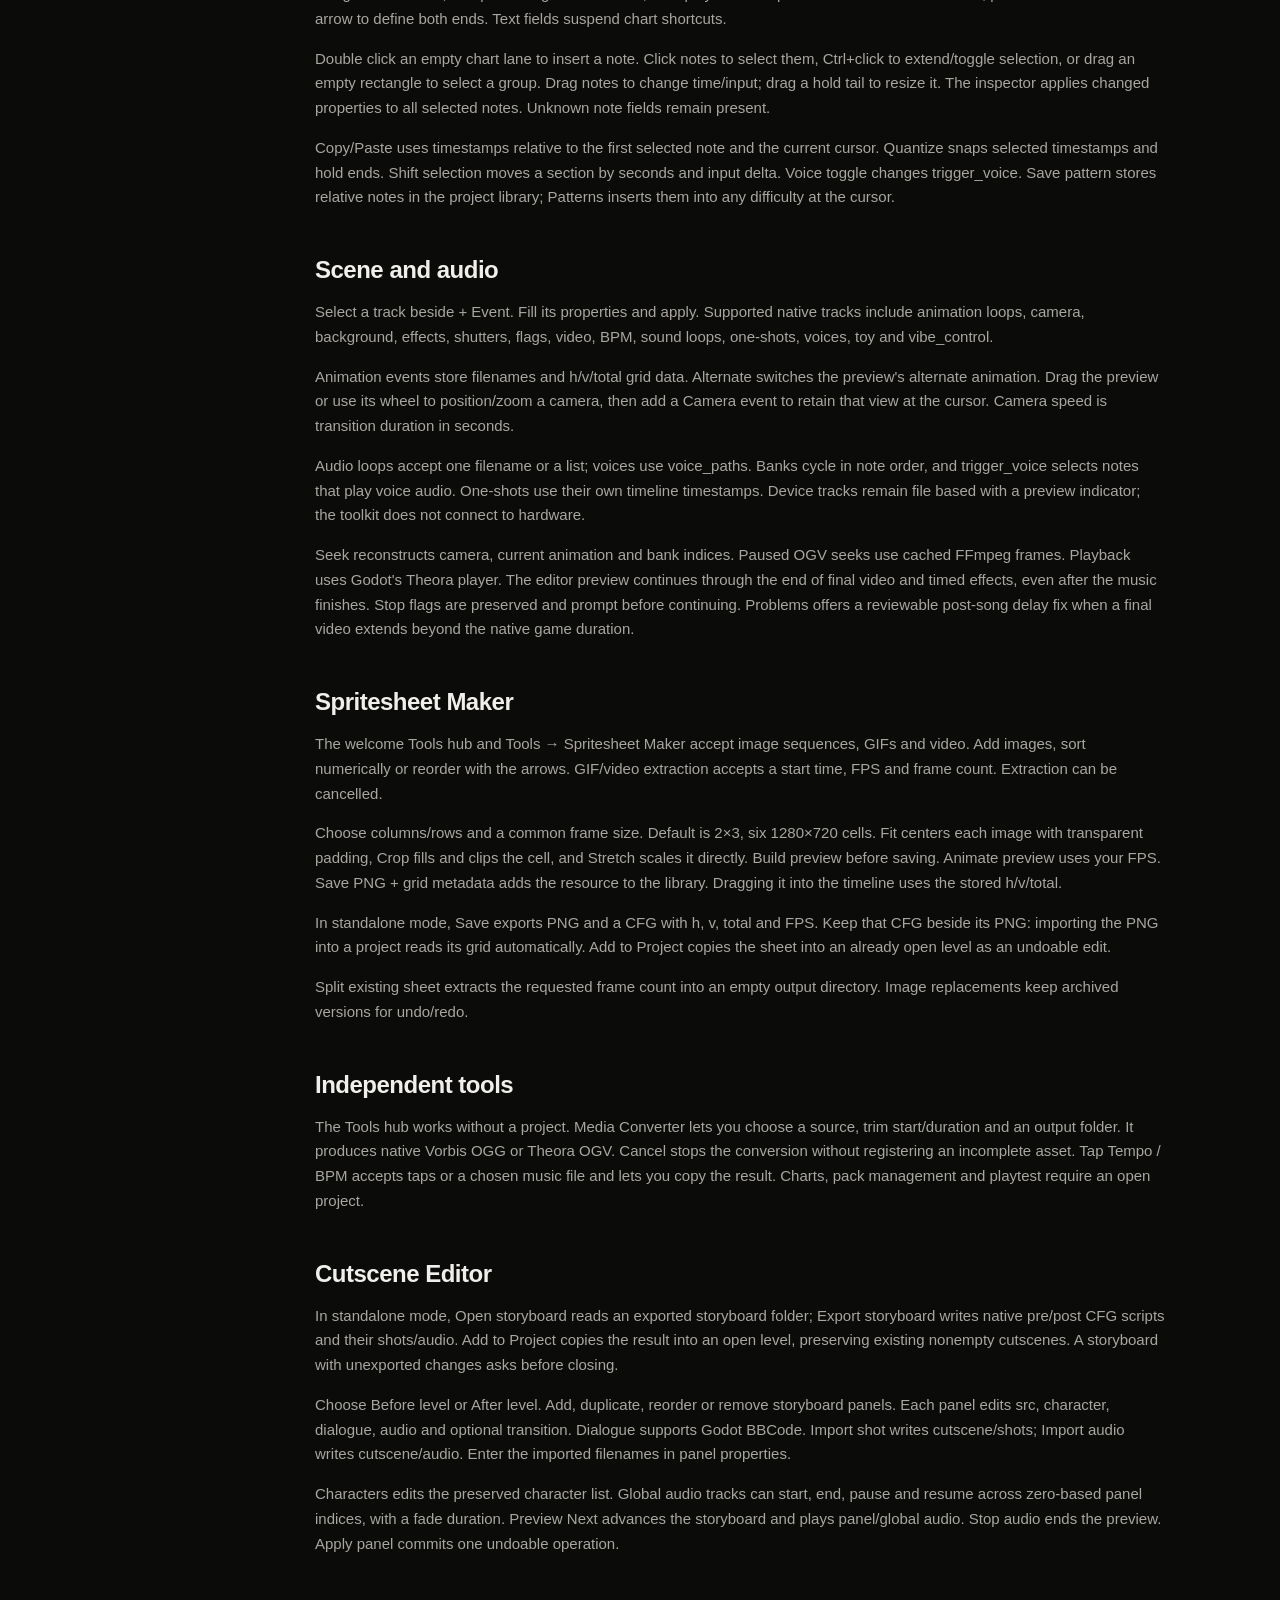
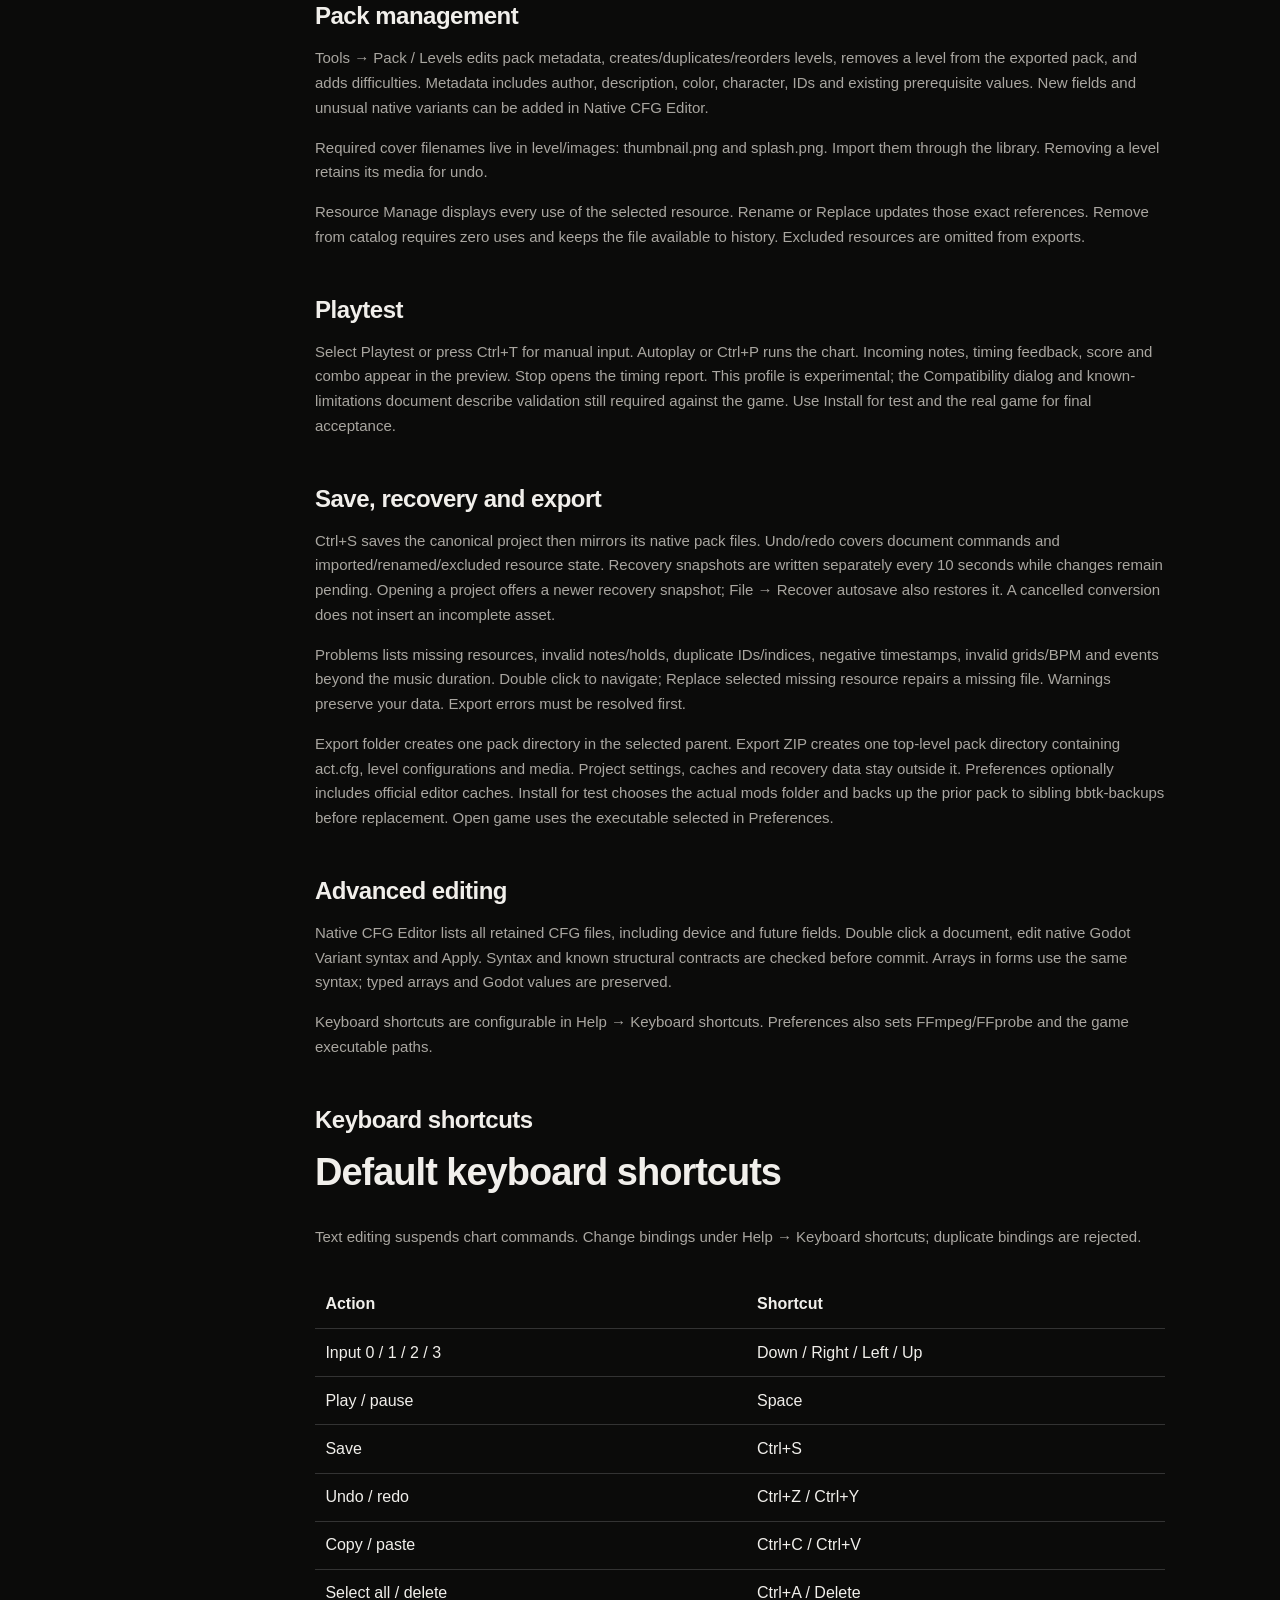
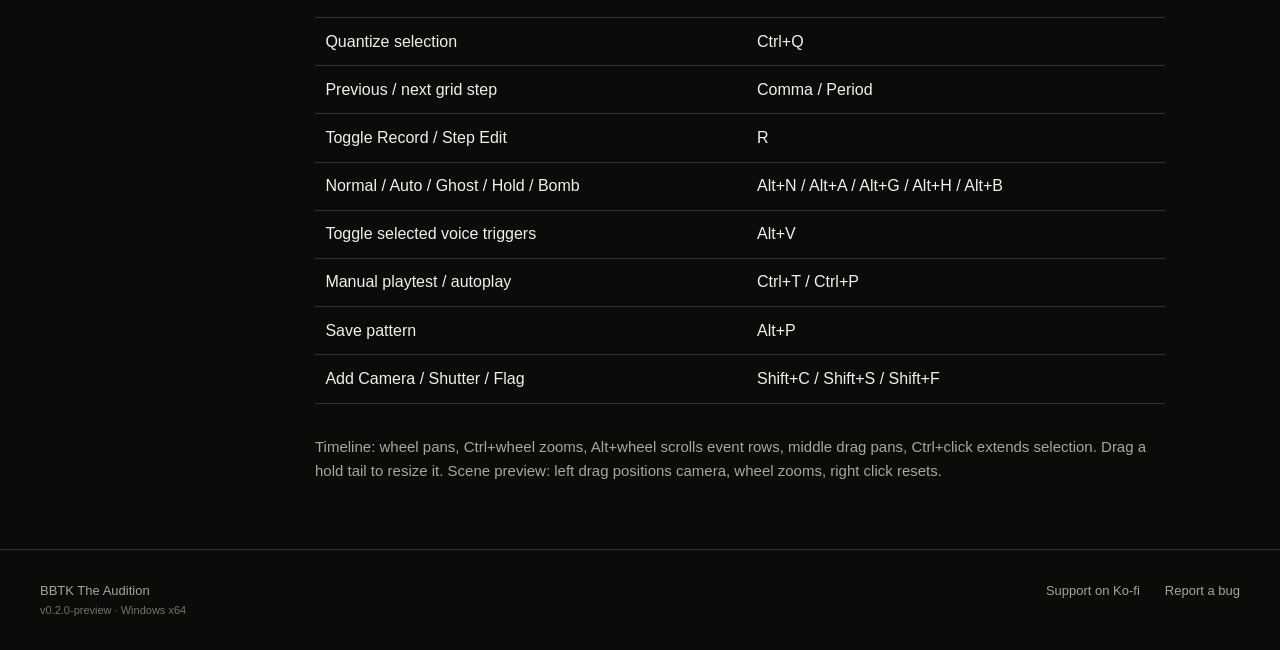
==== commit 26db056f: "Document independent spritesheet import" ====
--- a/guide/index.html
+++ b/guide/index.html
@@ -25,7 +25,7 @@
 <h2 id="spritesheet-maker">Spritesheet Maker</h2>
 <p>The welcome Tools hub and Tools → Spritesheet Maker accept image sequences, GIFs and video. Add images, sort numerically or reorder with the arrows. GIF/video extraction accepts a start time, FPS and frame count. Extraction can be cancelled.</p>
 <p>Choose columns/rows and a common frame size. Default is 2×3, six 1280×720 cells. Fit centers each image with transparent padding, Crop fills and clips the cell, and Stretch scales it directly. Build preview before saving. Animate preview uses your FPS. Save PNG + grid metadata adds the resource to the library. Dragging it into the timeline uses the stored h/v/total.</p>
-<p>In standalone mode, Save exports PNG and a CFG with h, v, total and FPS. Add to Project copies the sheet into an already open level as an undoable edit.</p>
+<p>In standalone mode, Save exports PNG and a CFG with h, v, total and FPS. Keep that CFG beside its PNG: importing the PNG into a project reads its grid automatically. Add to Project copies the sheet into an already open level as an undoable edit.</p>
 <p>Split existing sheet extracts the requested frame count into an empty output directory. Image replacements keep archived versions for undo/redo.</p>
 <h2 id="independent-tools">Independent tools</h2>
 <p>The Tools hub works without a project. Media Converter lets you choose a source, trim start/duration and an output folder. It produces native Vorbis OGG or Theora OGV. Cancel stops the conversion without registering an incomplete asset. Tap Tempo / BPM accepts taps or a chosen music file and lets you copy the result. Charts, pack management and playtest require an open project.</p>
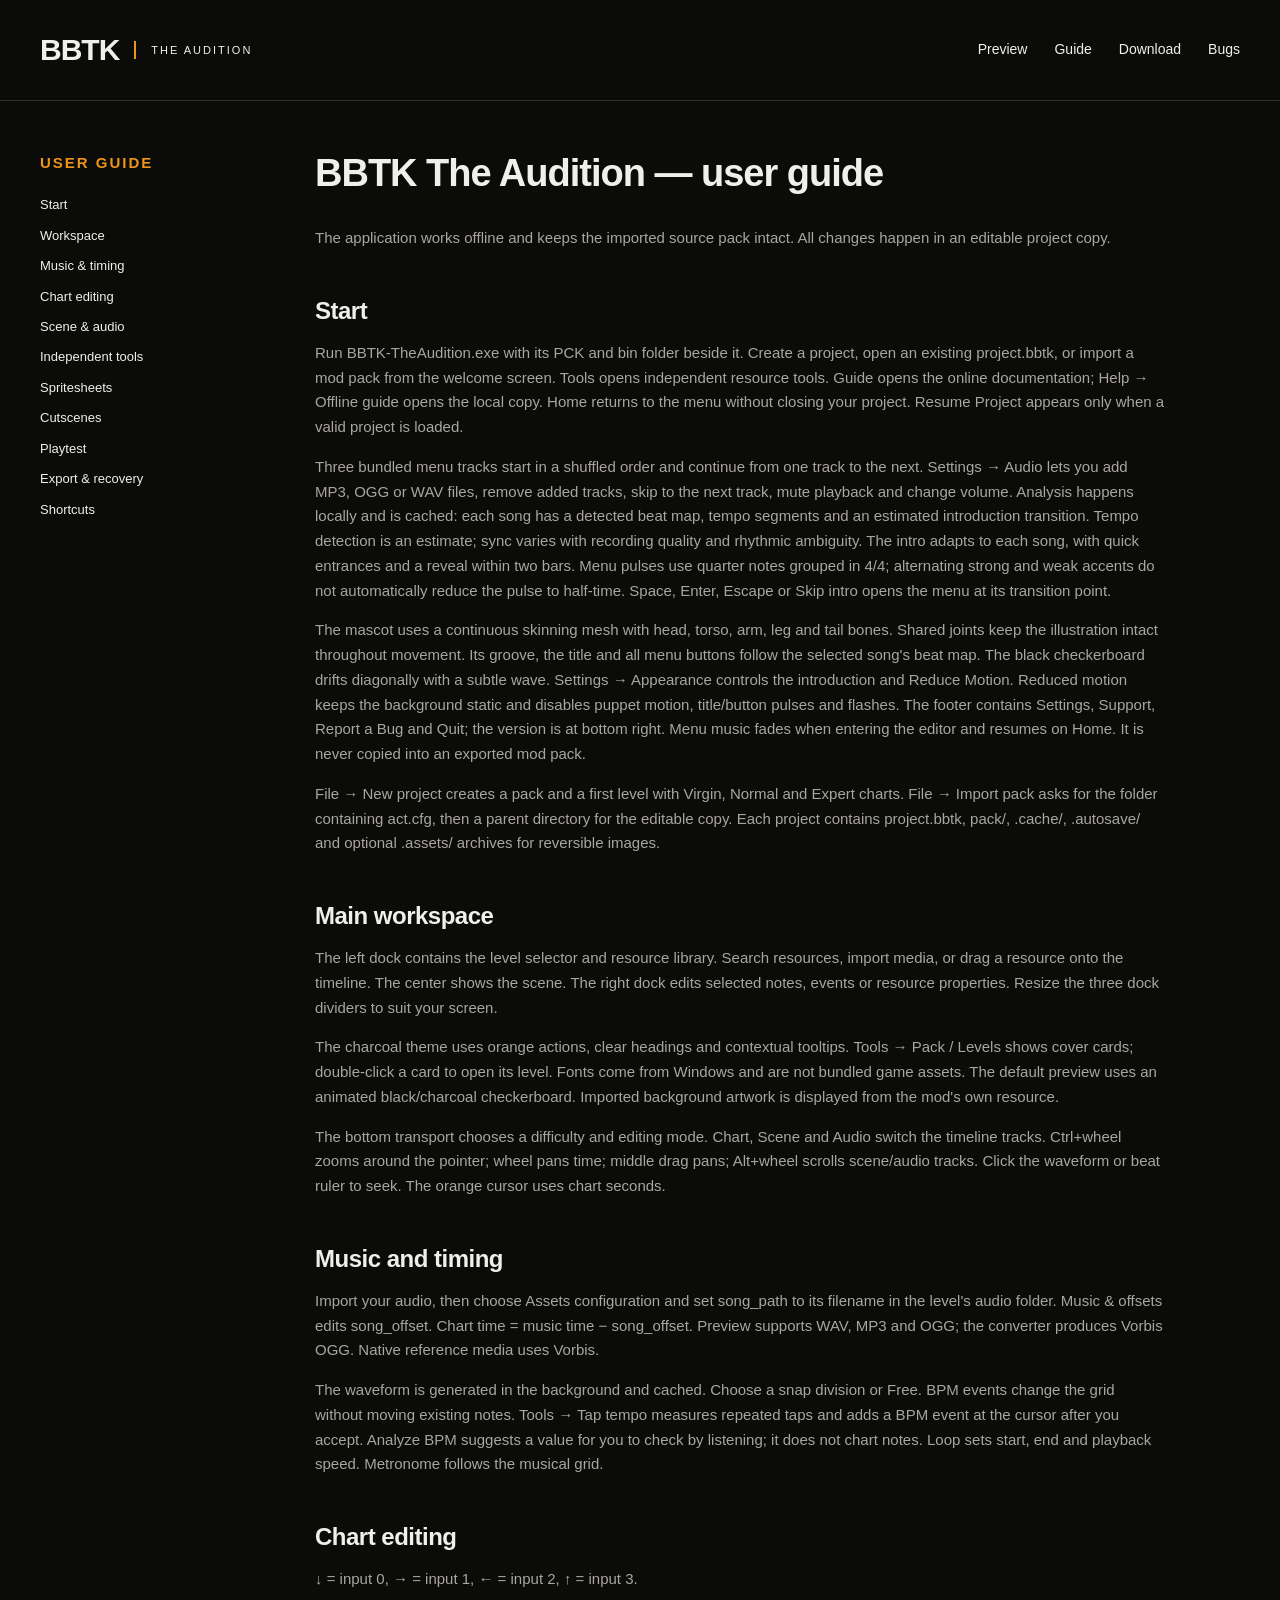
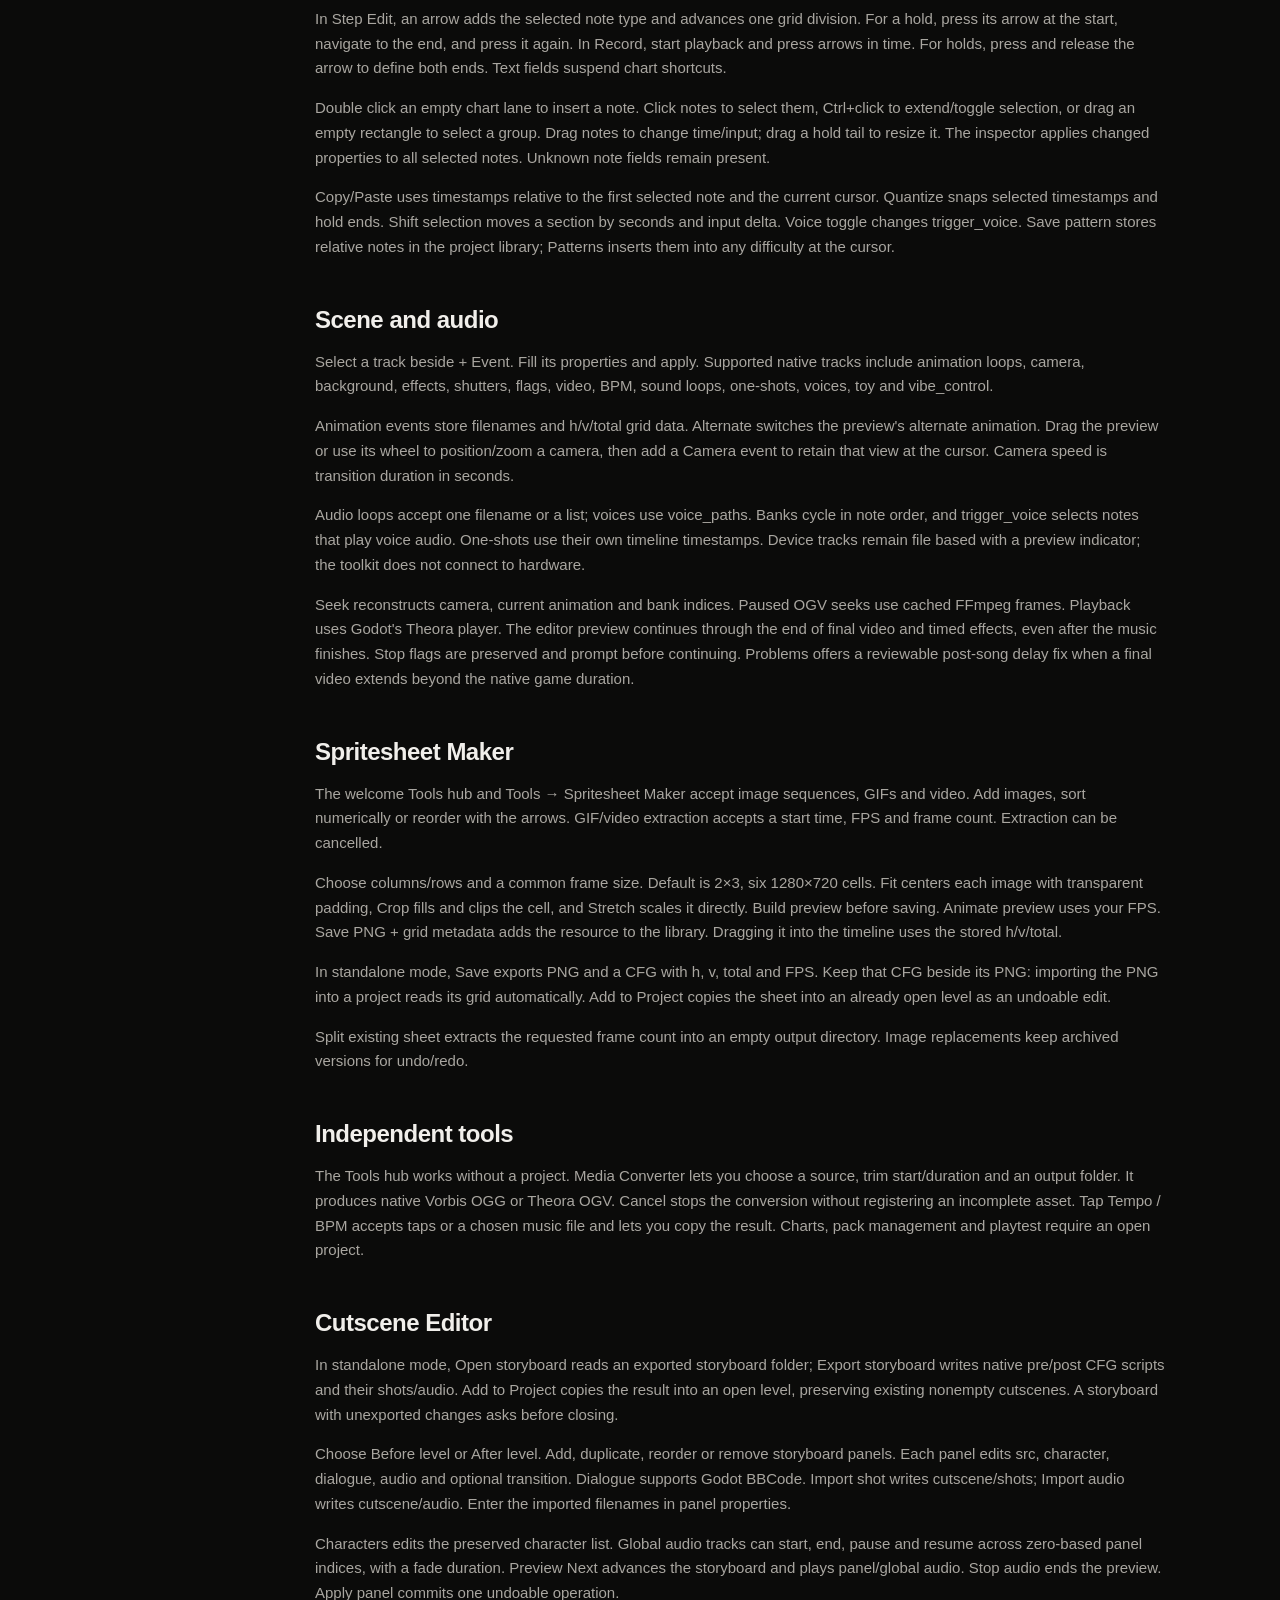
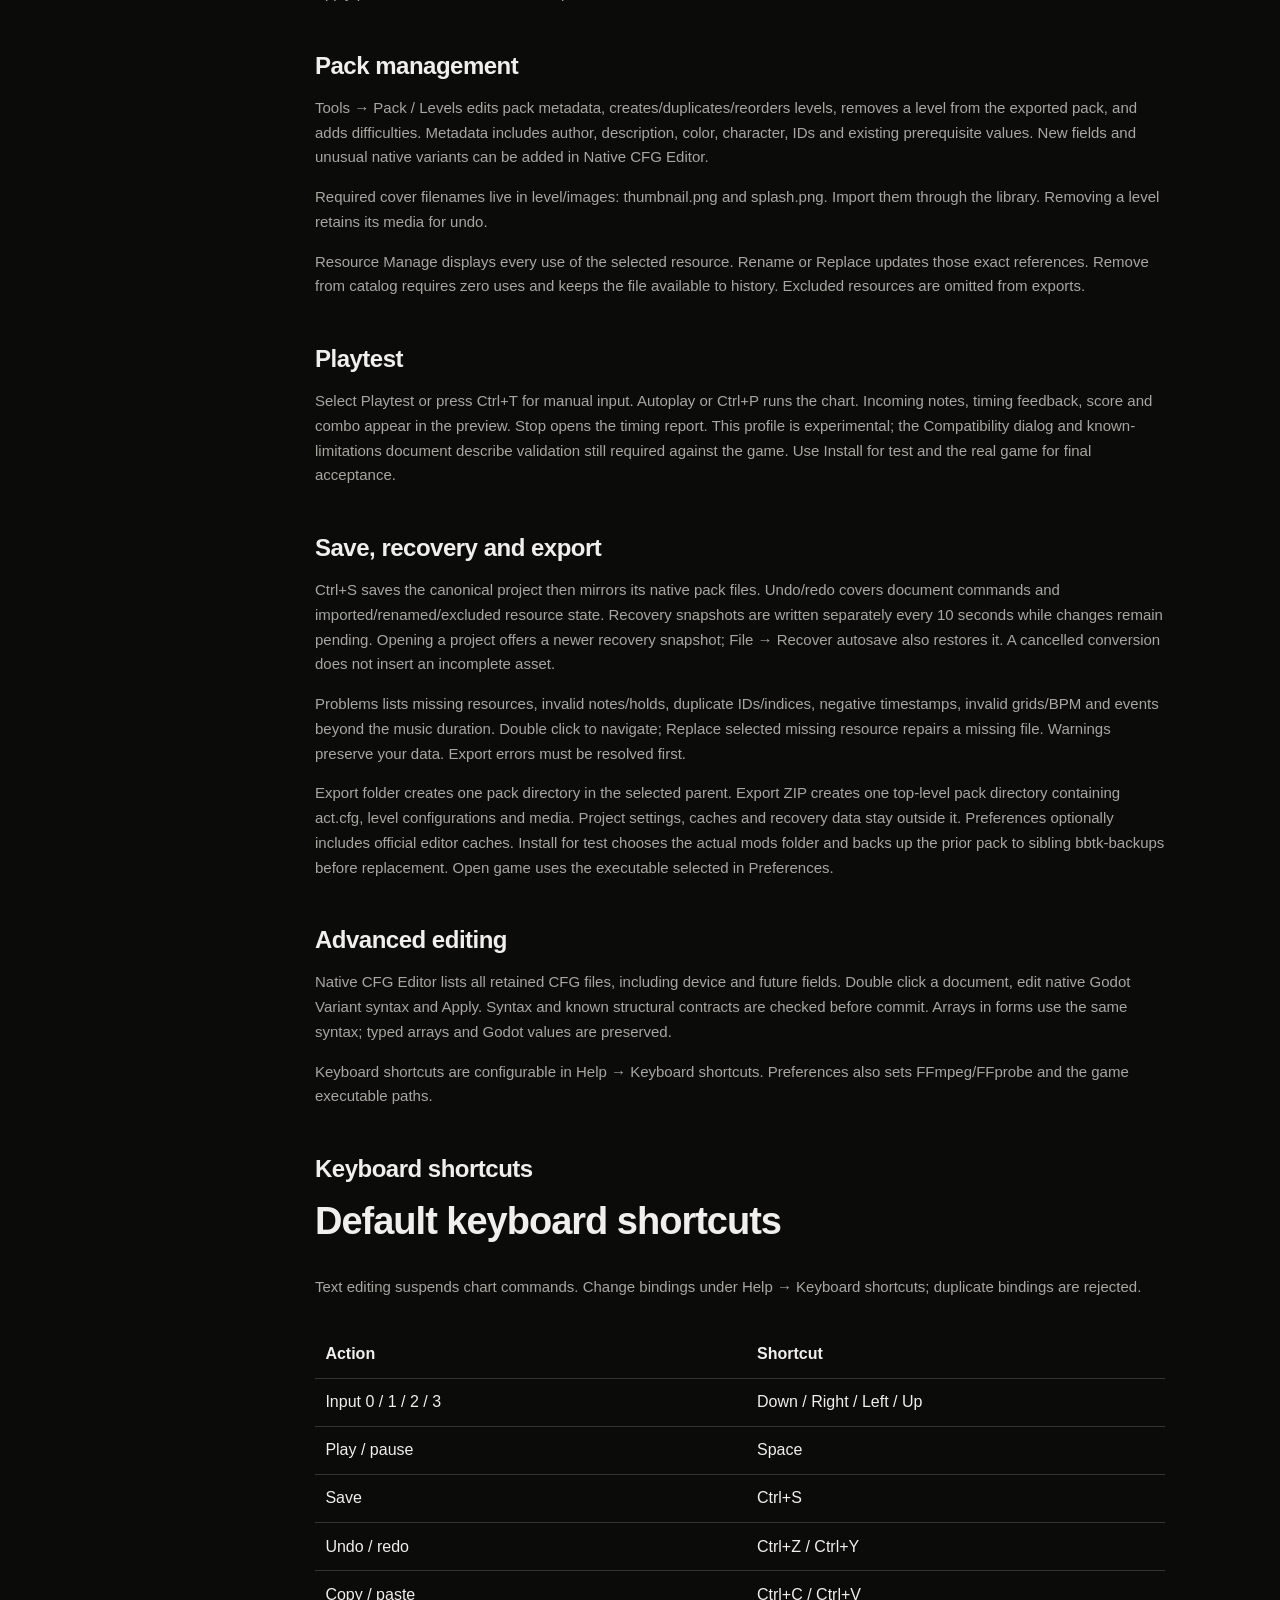
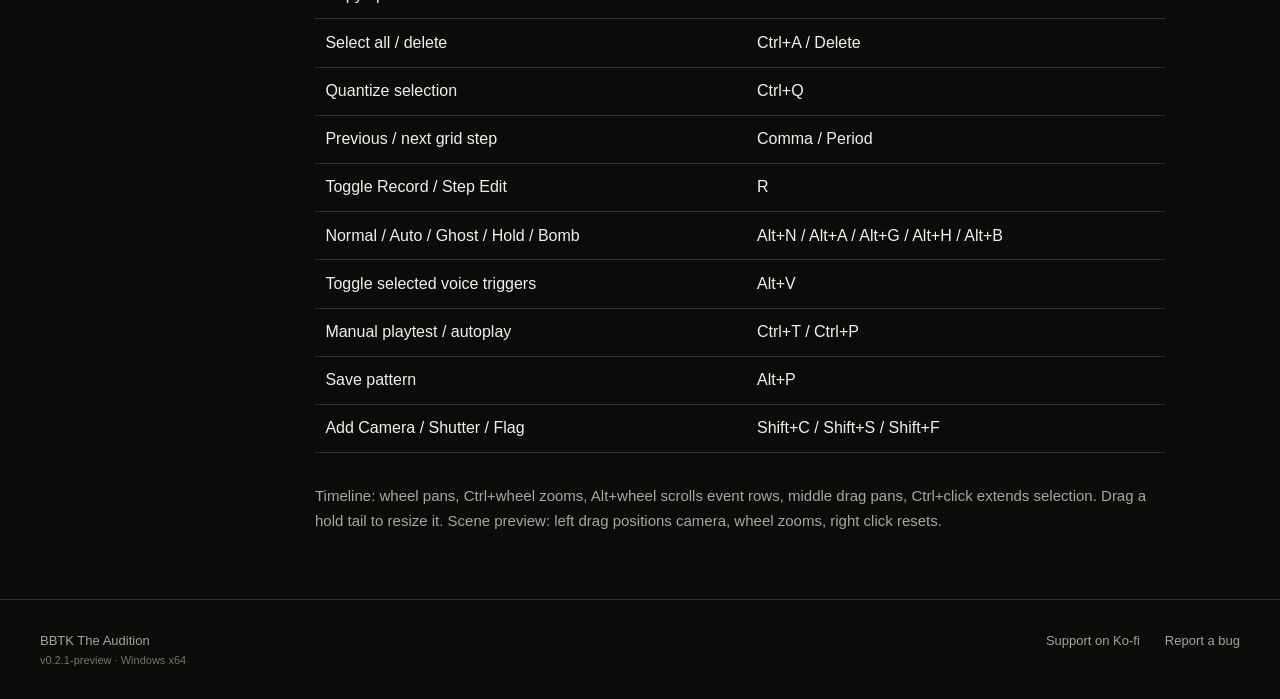
==== commit 69e408b4: "Update menu preview and guide for 0.2.1-preview" ====
--- a/guide/index.html
+++ b/guide/index.html
@@ -2,8 +2,8 @@
 <p>The application works offline and keeps the imported source pack intact. All changes happen in an editable project copy.</p>
 <h2 id="start">Start</h2>
 <p>Run BBTK-TheAudition.exe with its PCK and bin folder beside it. Create a project, open an existing project.bbtk, or import a mod pack from the welcome screen. Tools opens independent resource tools. Guide opens the online documentation; Help → Offline guide opens the local copy. Home returns to the menu without closing your project. Resume Project appears only when a valid project is loaded.</p>
-<p>Three bundled menu tracks start in a shuffled order and continue from one track to the next. Settings → Audio lets you add MP3, OGG or WAV files, remove added tracks, skip to the next track, mute playback and change volume. Analysis happens locally and is cached: each song has a detected beat map, tempo segments and an estimated introduction transition. Tempo detection is an estimate; sync varies with recording quality and rhythmic ambiguity. The intro adapts to each song. Space, Enter, Escape or Skip intro opens the menu at its transition point.</p>
-<p>The mascot has separate head, torso, arms, legs and tail layers on a bone rig. Its groove, the title and all menu buttons follow the selected song&#x27;s beat map. The black checkerboard drifts diagonally with a subtle wave. Settings → Appearance controls the introduction and Reduce Motion. Reduced motion keeps the background static and disables puppet motion, title/button pulses and flashes. The footer contains Settings, Support, Report a Bug and Quit; the version is at bottom right. Menu music fades when entering the editor and resumes on Home. It is never copied into an exported mod pack.</p>
+<p>Three bundled menu tracks start in a shuffled order and continue from one track to the next. Settings → Audio lets you add MP3, OGG or WAV files, remove added tracks, skip to the next track, mute playback and change volume. Analysis happens locally and is cached: each song has a detected beat map, tempo segments and an estimated introduction transition. Tempo detection is an estimate; sync varies with recording quality and rhythmic ambiguity. The intro adapts to each song, with quick entrances and a reveal within two bars. Menu pulses use quarter notes grouped in 4/4; alternating strong and weak accents do not automatically reduce the pulse to half-time. Space, Enter, Escape or Skip intro opens the menu at its transition point.</p>
+<p>The mascot uses a continuous skinning mesh with head, torso, arm, leg and tail bones. Shared joints keep the illustration intact throughout movement. Its groove, the title and all menu buttons follow the selected song&#x27;s beat map. The black checkerboard drifts diagonally with a subtle wave. Settings → Appearance controls the introduction and Reduce Motion. Reduced motion keeps the background static and disables puppet motion, title/button pulses and flashes. The footer contains Settings, Support, Report a Bug and Quit; the version is at bottom right. Menu music fades when entering the editor and resumes on Home. It is never copied into an exported mod pack.</p>
 <p>File → New project creates a pack and a first level with Virgin, Normal and Expert charts. File → Import pack asks for the folder containing act.cfg, then a parent directory for the editable copy. Each project contains project.bbtk, pack/, .cache/, .autosave/ and optional .assets/ archives for reversible images.</p>
 <h2 id="main-workspace">Main workspace</h2>
 <p>The left dock contains the level selector and resource library. Search resources, import media, or drag a resource onto the timeline. The center shows the scene. The right dock edits selected notes, events or resource properties. Resize the three dock dividers to suit your screen.</p>
@@ -64,4 +64,4 @@
 <tr><td>Save pattern</td><td>Alt+P</td></tr>
 <tr><td>Add Camera / Shutter / Flag</td><td>Shift+C / Shift+S / Shift+F</td></tr>
 </tbody></table></div>
-<p>Timeline: wheel pans, Ctrl+wheel zooms, Alt+wheel scrolls event rows, middle drag pans, Ctrl+click extends selection. Drag a hold tail to resize it. Scene preview: left drag positions camera, wheel zooms, right click resets.</p></article></div></main><footer><span>BBTK The Audition <small>v0.2.0-preview · Windows x64</small></span><div><a href="https://ko-fi.com/justypixels">Support on Ko-fi</a><a href="https://github.com/JustyPixels/BBTK-TheAudition/issues">Report a bug</a></div></footer></body></html>+<p>Timeline: wheel pans, Ctrl+wheel zooms, Alt+wheel scrolls event rows, middle drag pans, Ctrl+click extends selection. Drag a hold tail to resize it. Scene preview: left drag positions camera, wheel zooms, right click resets.</p></article></div></main><footer><span>BBTK The Audition <small>v0.2.1-preview · Windows x64</small></span><div><a href="https://ko-fi.com/justypixels">Support on Ko-fi</a><a href="https://github.com/JustyPixels/BBTK-TheAudition/issues">Report a bug</a></div></footer></body></html>
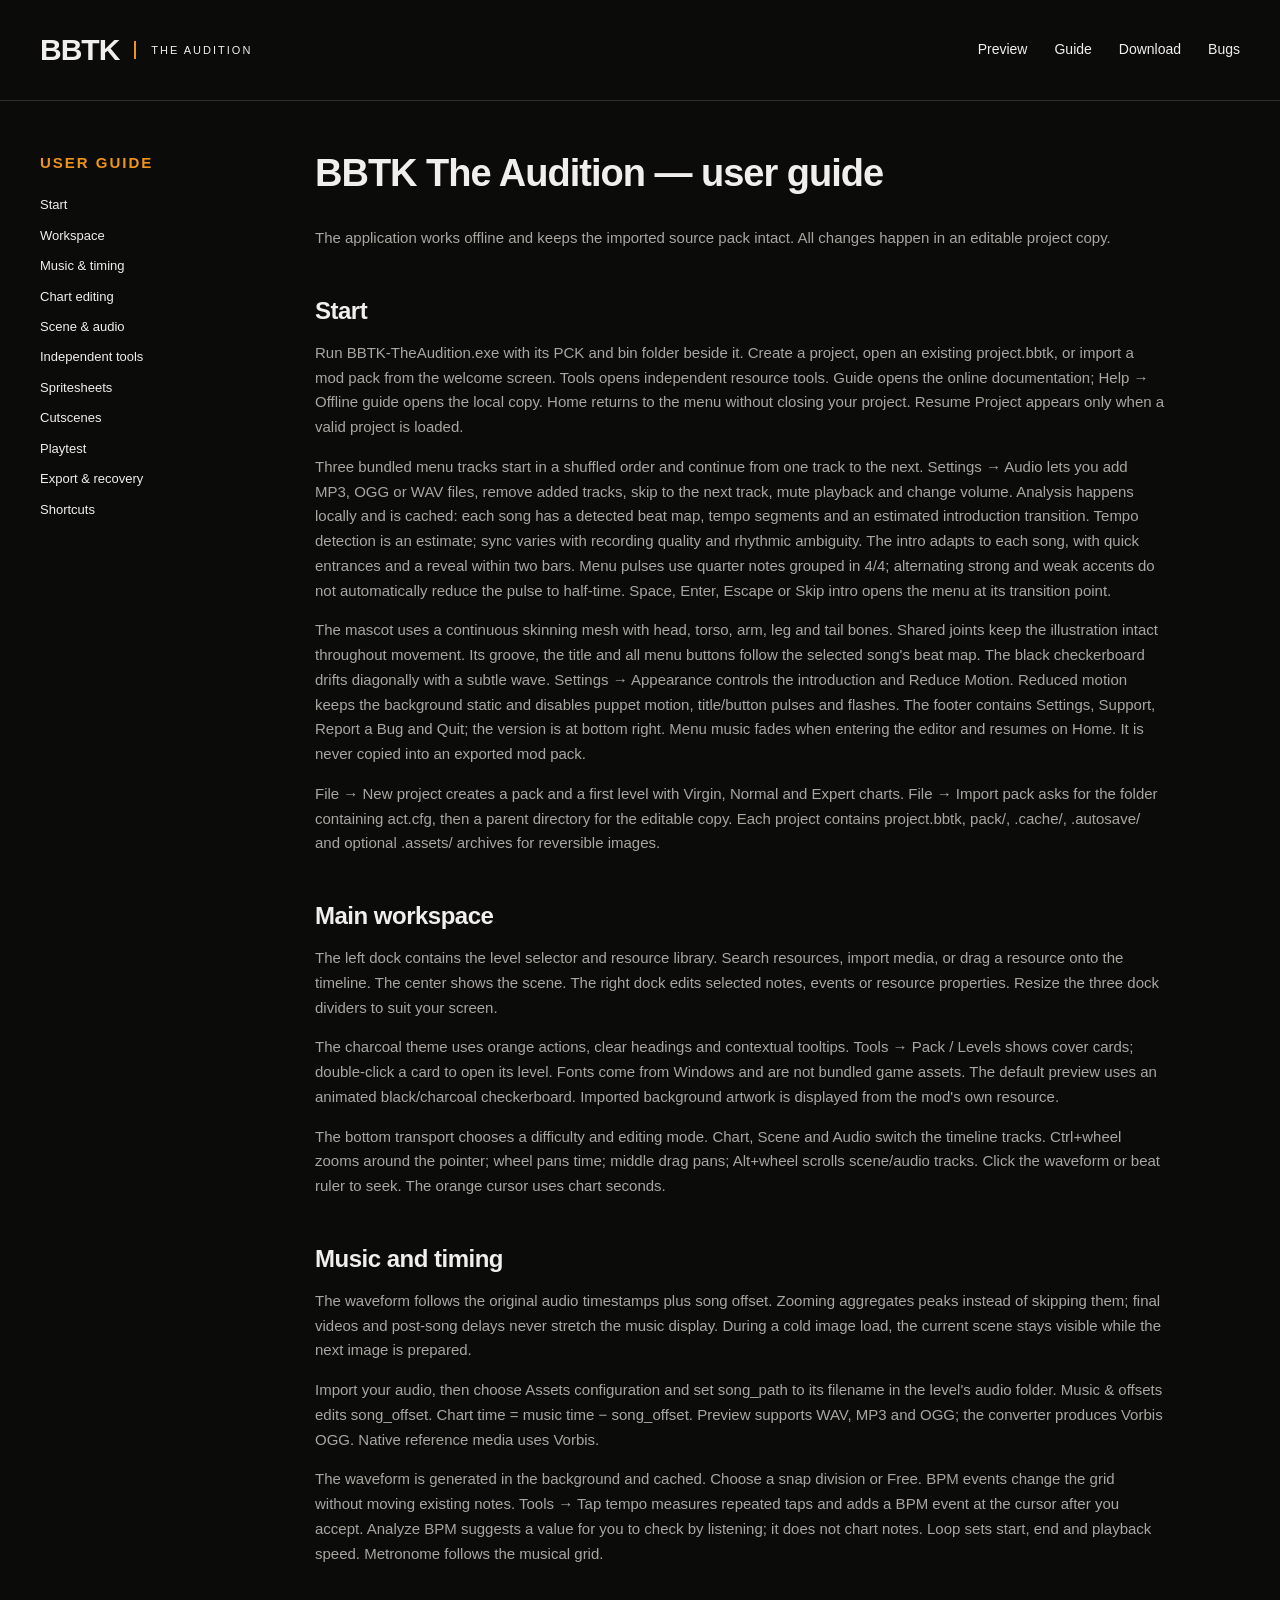
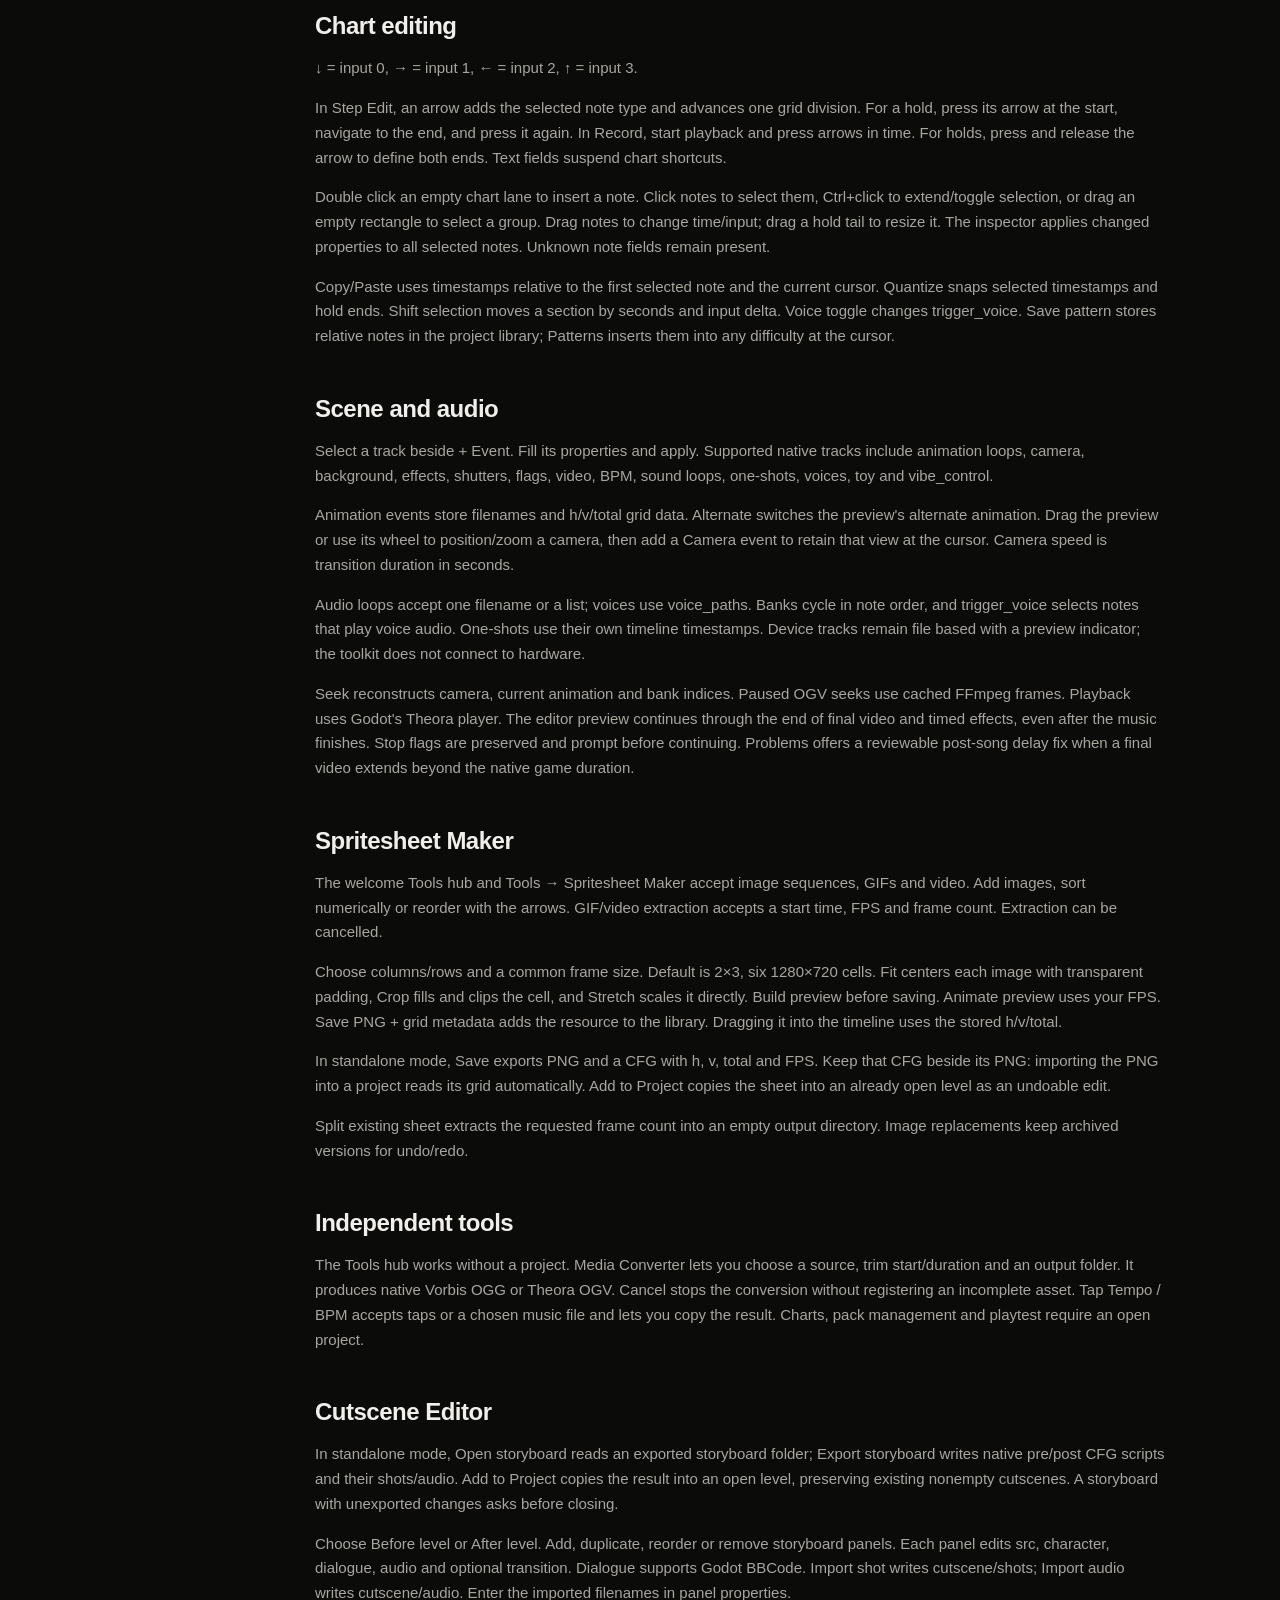
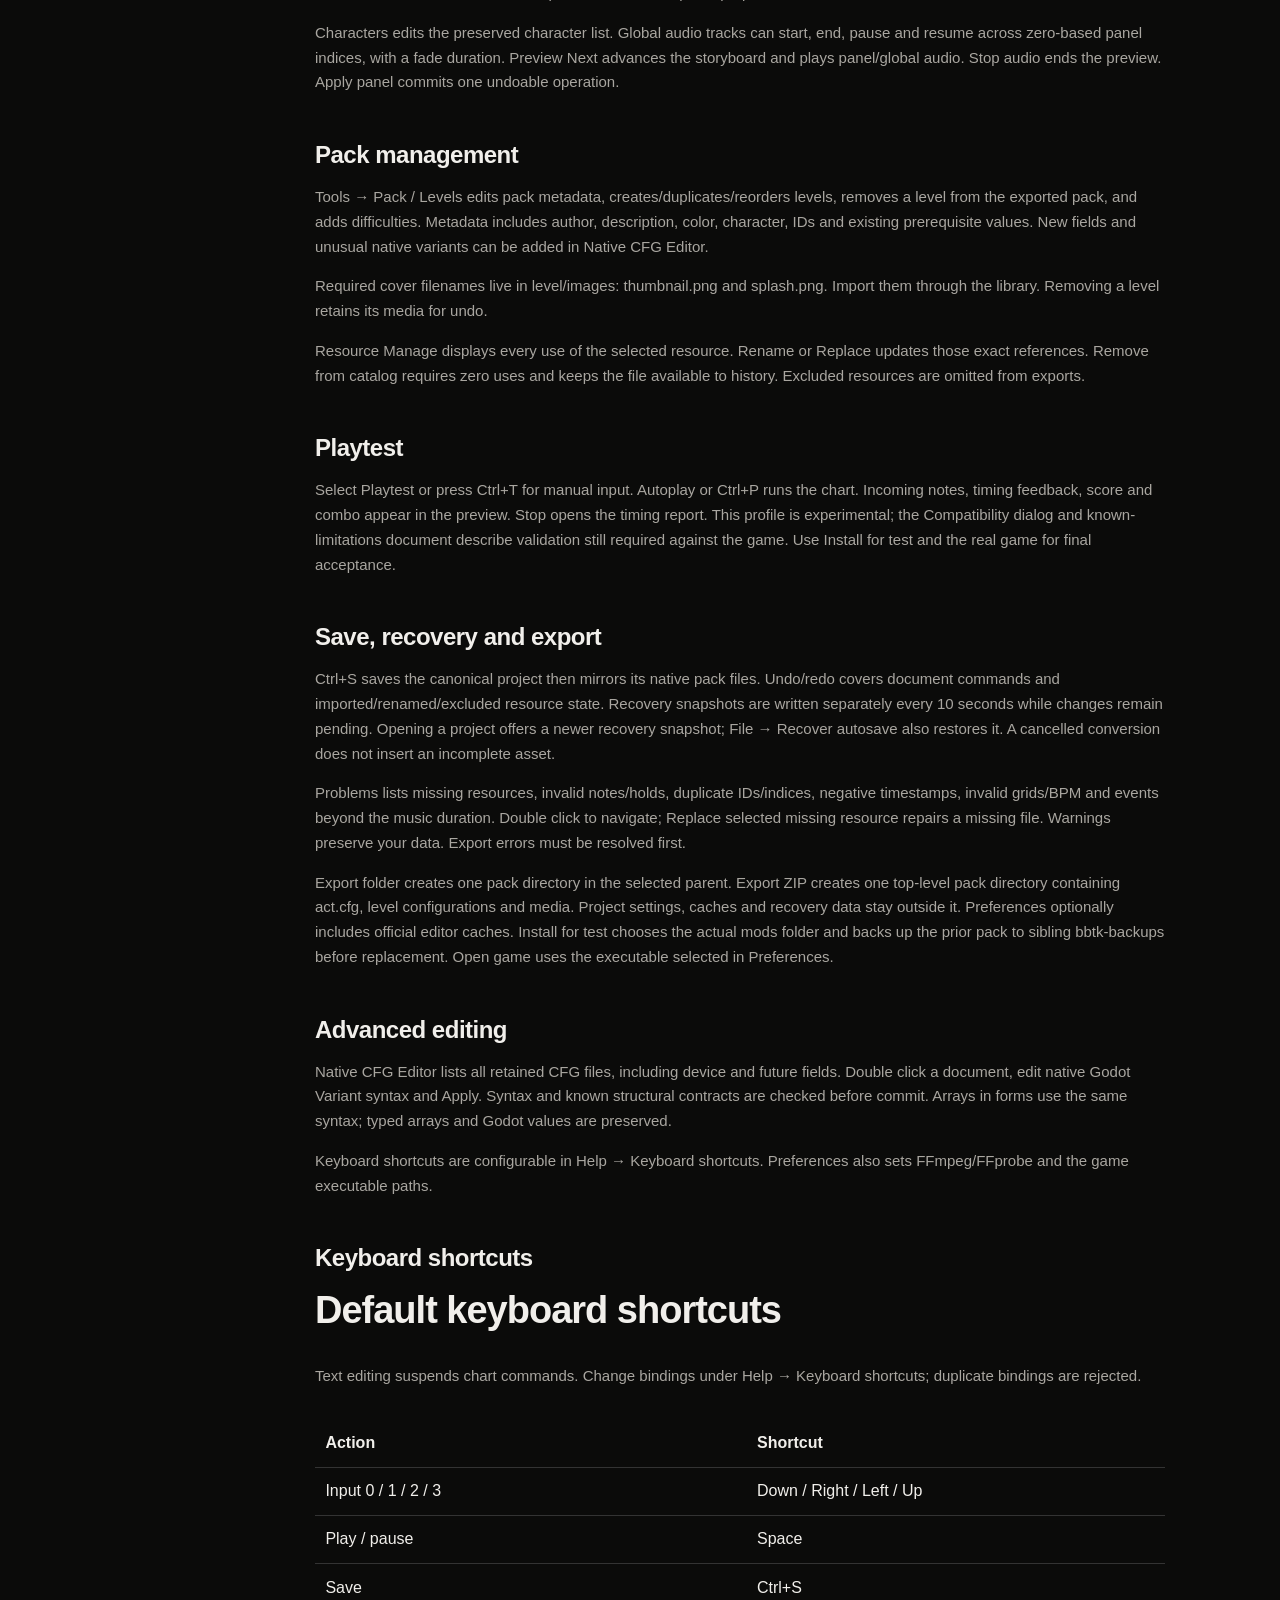
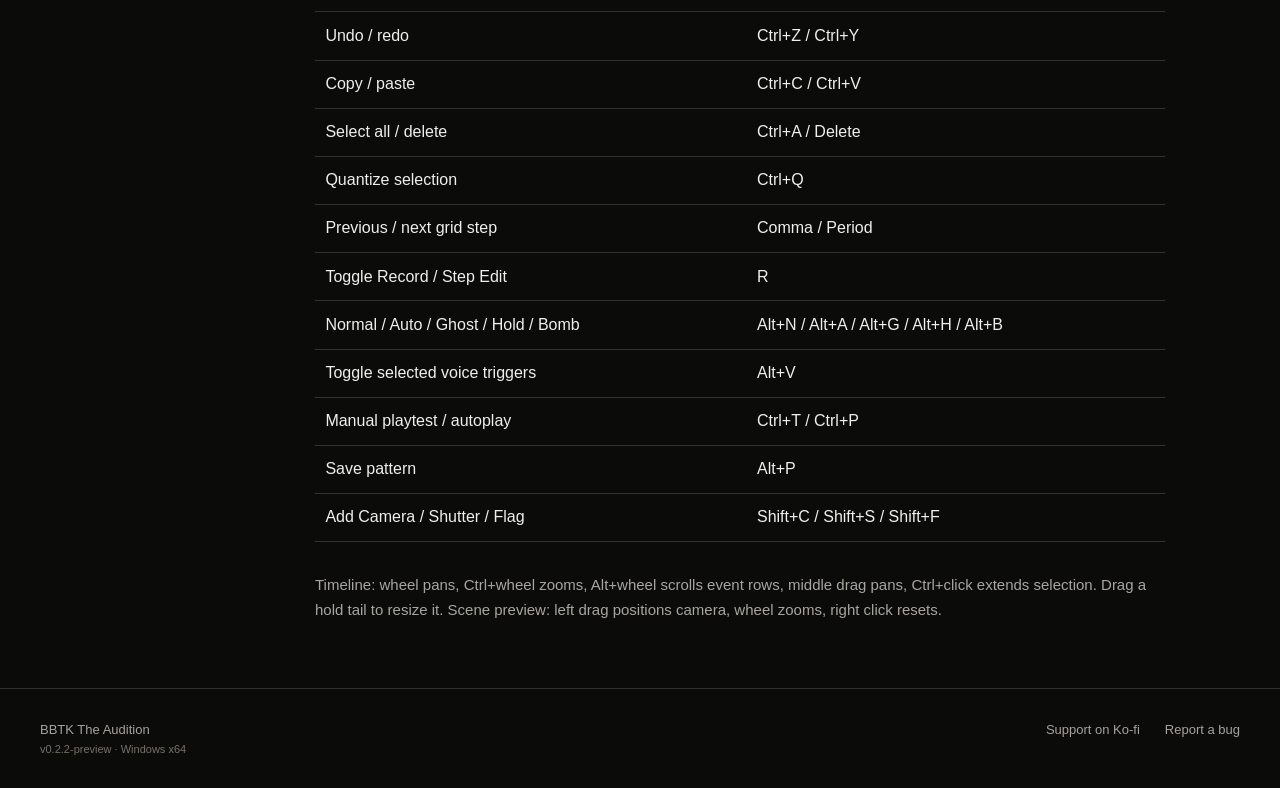
==== commit d248c79b: "Update preview and guide for 0.2.2 editor media fixes" ====
--- a/guide/index.html
+++ b/guide/index.html
@@ -10,6 +10,7 @@
 <p>The charcoal theme uses orange actions, clear headings and contextual tooltips. Tools → Pack / Levels shows cover cards; double-click a card to open its level. Fonts come from Windows and are not bundled game assets. The default preview uses an animated black/charcoal checkerboard. Imported background artwork is displayed from the mod&#x27;s own resource.</p>
 <p>The bottom transport chooses a difficulty and editing mode. Chart, Scene and Audio switch the timeline tracks. Ctrl+wheel zooms around the pointer; wheel pans time; middle drag pans; Alt+wheel scrolls scene/audio tracks. Click the waveform or beat ruler to seek. The orange cursor uses chart seconds.</p>
 <h2 id="music-and-timing">Music and timing</h2>
+<p>The waveform follows the original audio timestamps plus song offset. Zooming aggregates peaks instead of skipping them; final videos and post-song delays never stretch the music display. During a cold image load, the current scene stays visible while the next image is prepared.</p>
 <p>Import your audio, then choose Assets configuration and set song_path to its filename in the level&#x27;s audio folder. Music &amp; offsets edits song_offset. Chart time = music time − song_offset. Preview supports WAV, MP3 and OGG; the converter produces Vorbis OGG. Native reference media uses Vorbis.</p>
 <p>The waveform is generated in the background and cached. Choose a snap division or Free. BPM events change the grid without moving existing notes. Tools → Tap tempo measures repeated taps and adds a BPM event at the cursor after you accept. Analyze BPM suggests a value for you to check by listening; it does not chart notes. Loop sets start, end and playback speed. Metronome follows the musical grid.</p>
 <h2 id="chart-editing">Chart editing</h2>
@@ -64,4 +65,4 @@
 <tr><td>Save pattern</td><td>Alt+P</td></tr>
 <tr><td>Add Camera / Shutter / Flag</td><td>Shift+C / Shift+S / Shift+F</td></tr>
 </tbody></table></div>
-<p>Timeline: wheel pans, Ctrl+wheel zooms, Alt+wheel scrolls event rows, middle drag pans, Ctrl+click extends selection. Drag a hold tail to resize it. Scene preview: left drag positions camera, wheel zooms, right click resets.</p></article></div></main><footer><span>BBTK The Audition <small>v0.2.1-preview · Windows x64</small></span><div><a href="https://ko-fi.com/justypixels">Support on Ko-fi</a><a href="https://github.com/JustyPixels/BBTK-TheAudition/issues">Report a bug</a></div></footer></body></html>+<p>Timeline: wheel pans, Ctrl+wheel zooms, Alt+wheel scrolls event rows, middle drag pans, Ctrl+click extends selection. Drag a hold tail to resize it. Scene preview: left drag positions camera, wheel zooms, right click resets.</p></article></div></main><footer><span>BBTK The Audition <small>v0.2.2-preview · Windows x64</small></span><div><a href="https://ko-fi.com/justypixels">Support on Ko-fi</a><a href="https://github.com/JustyPixels/BBTK-TheAudition/issues">Report a bug</a></div></footer></body></html>
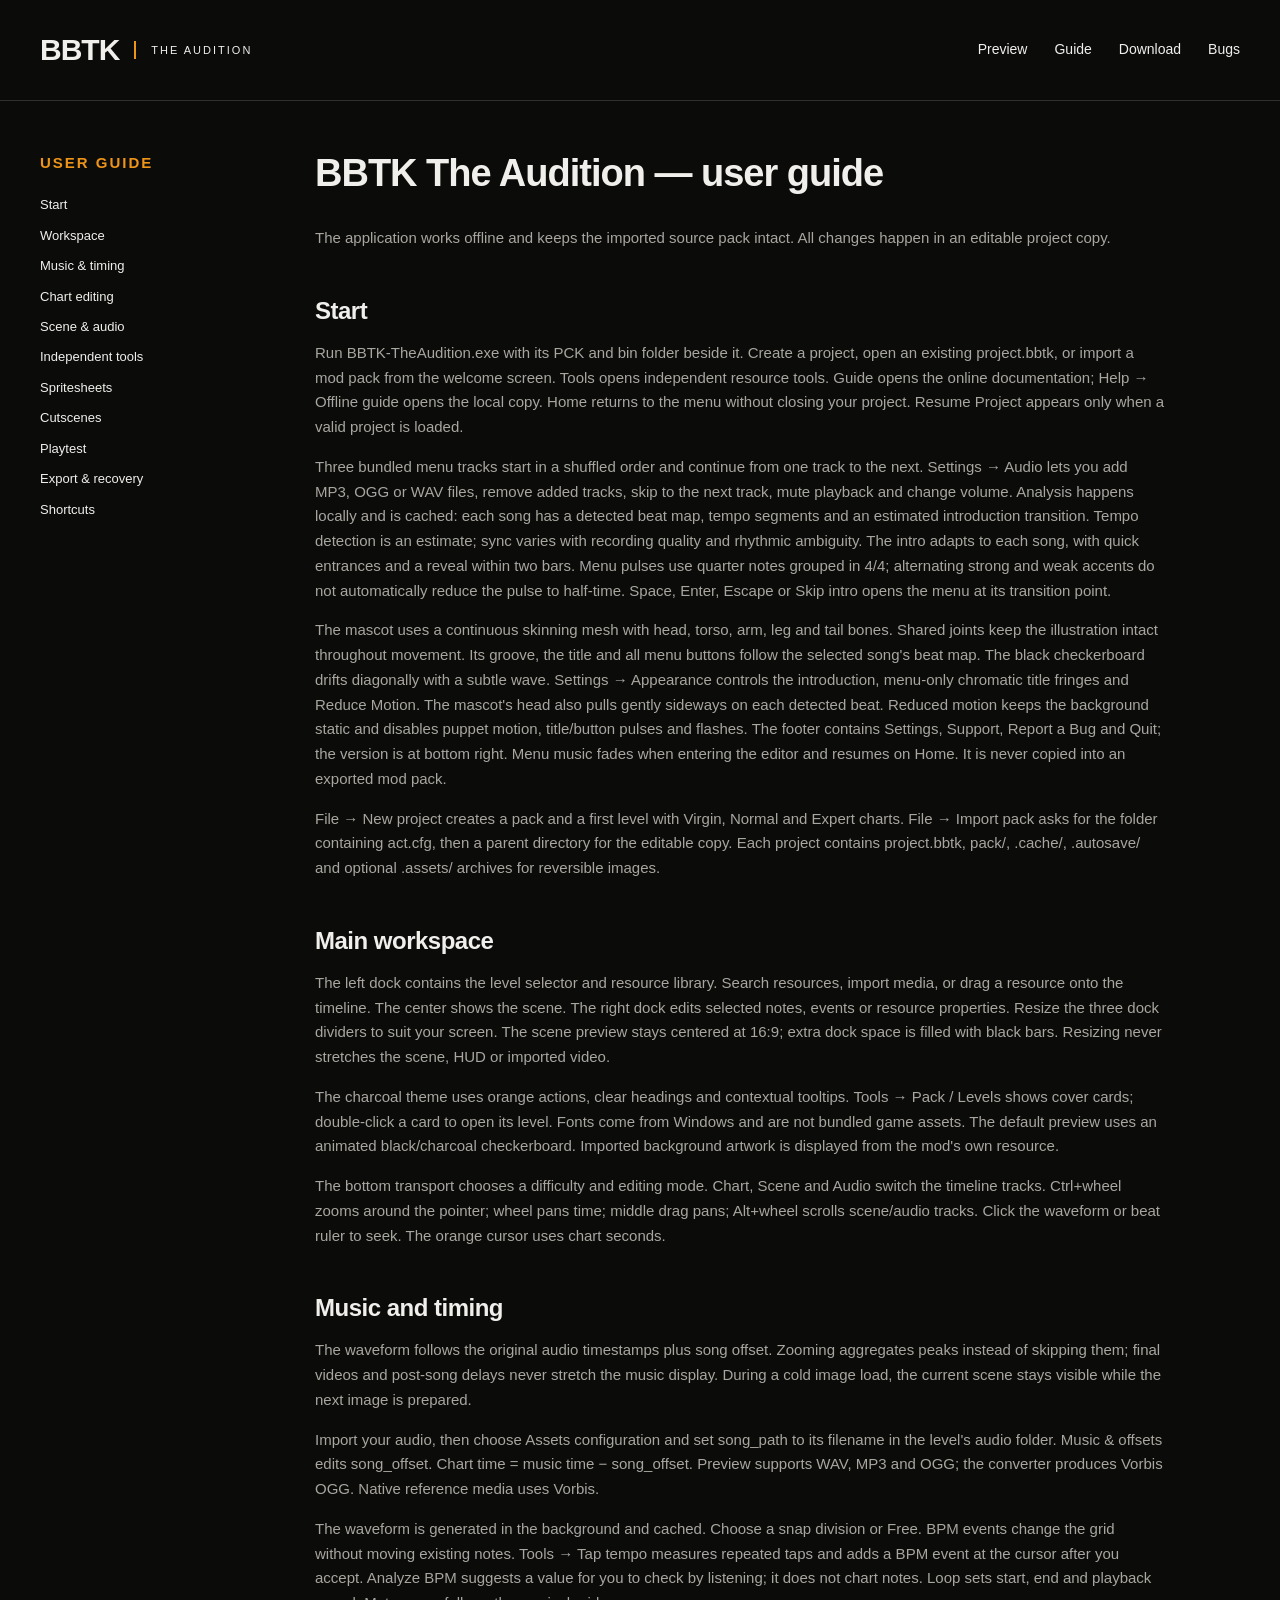
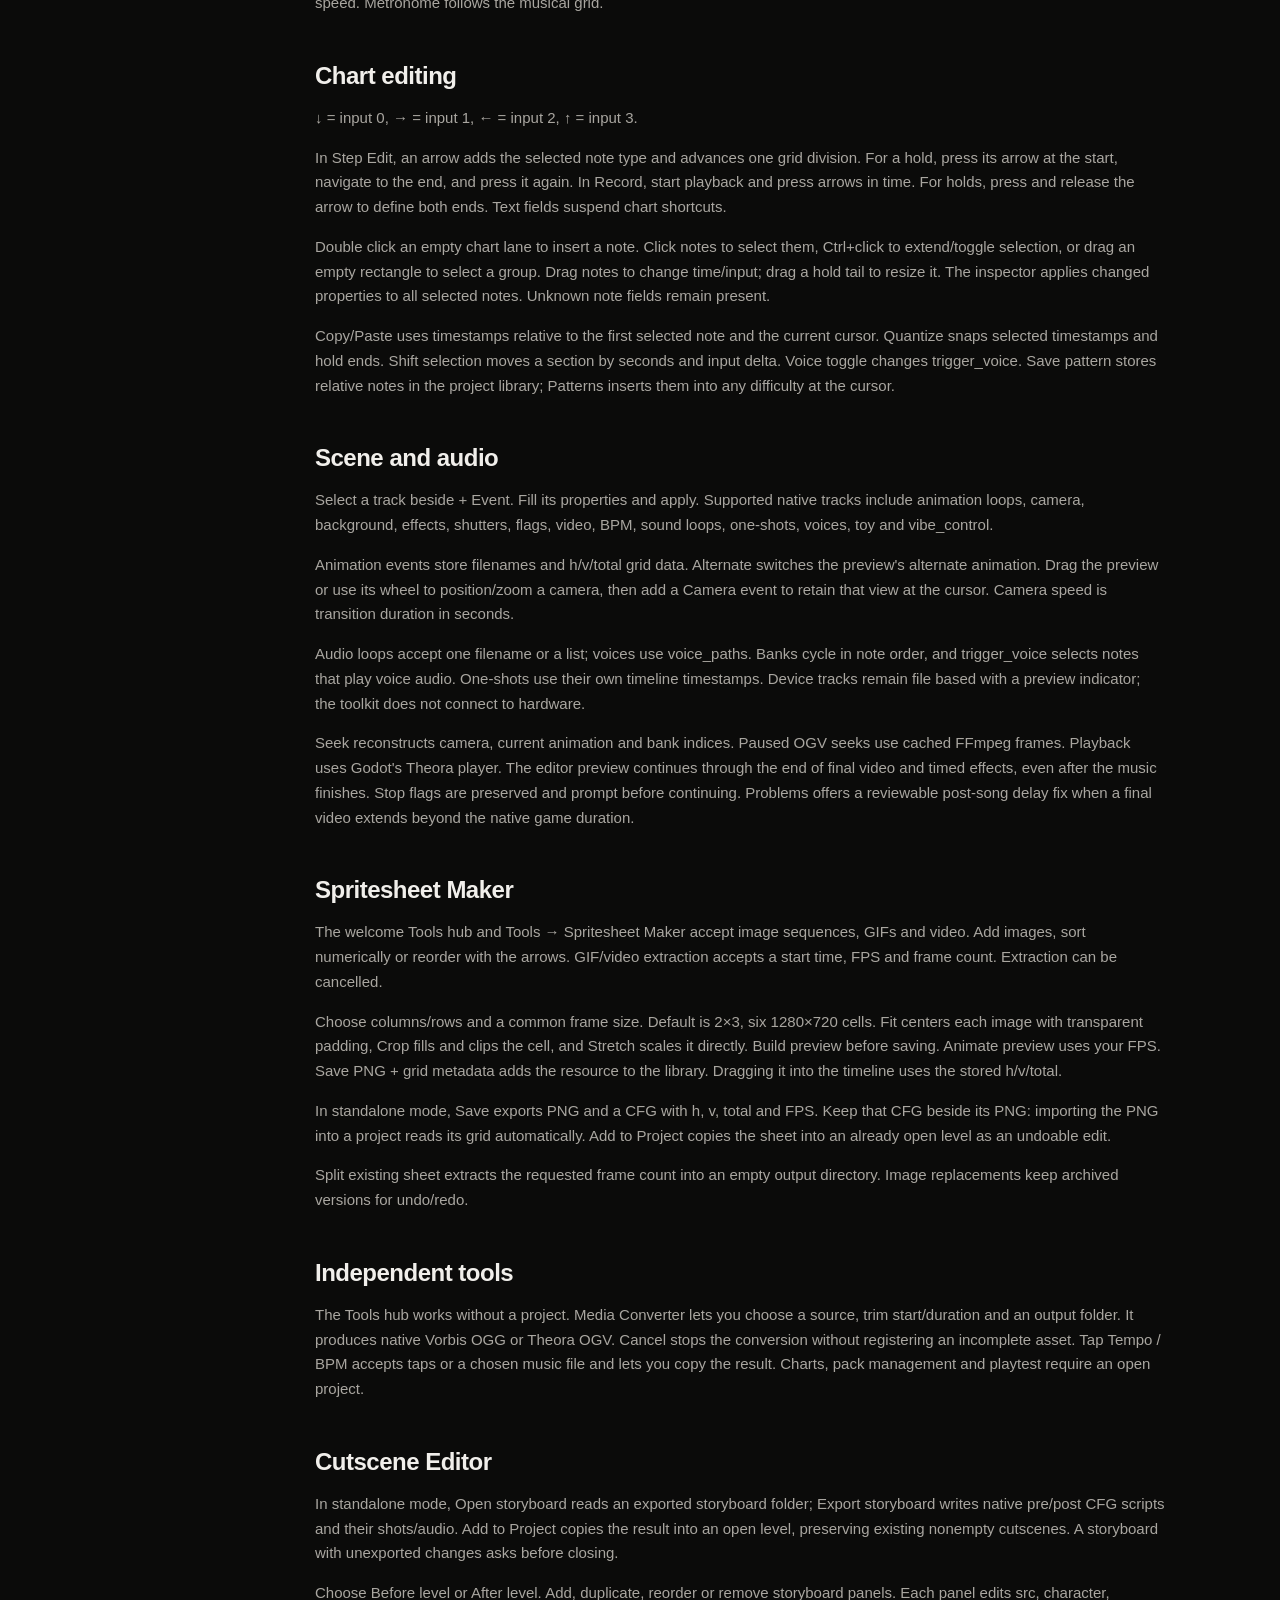
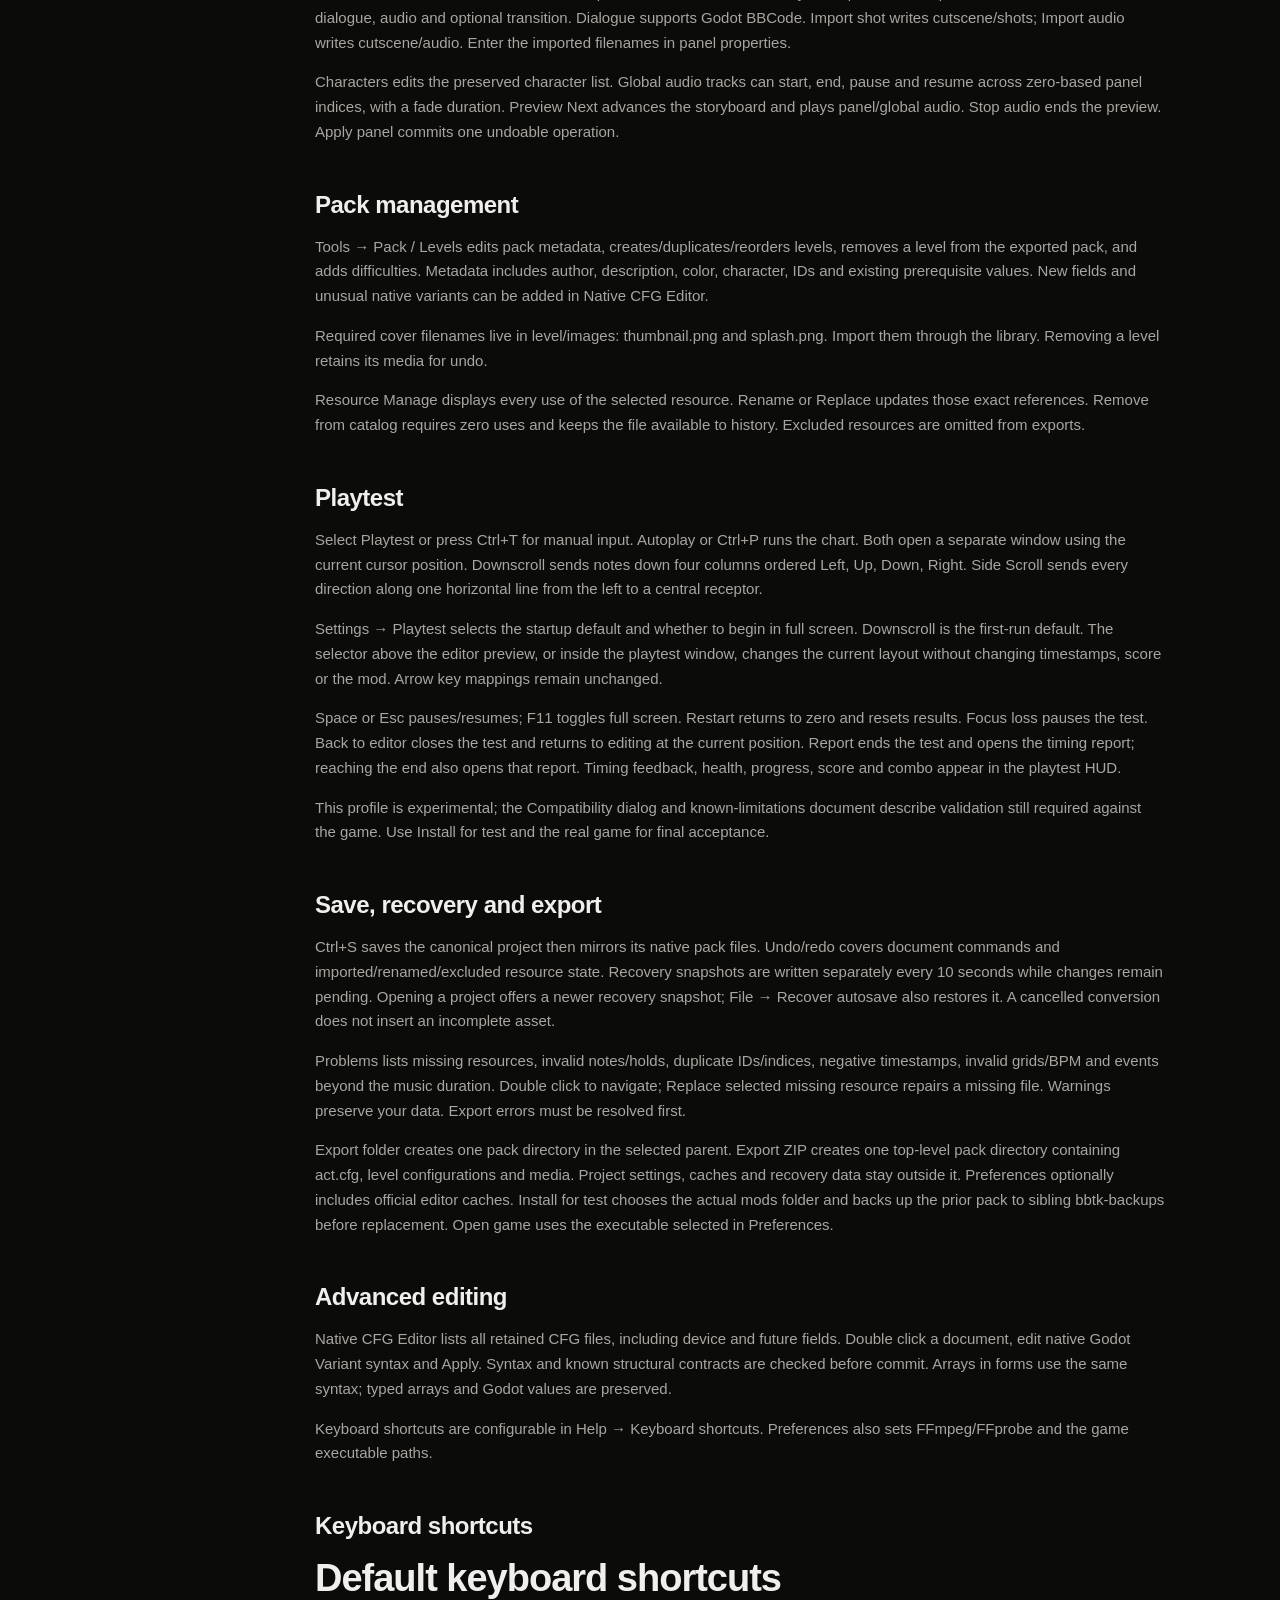
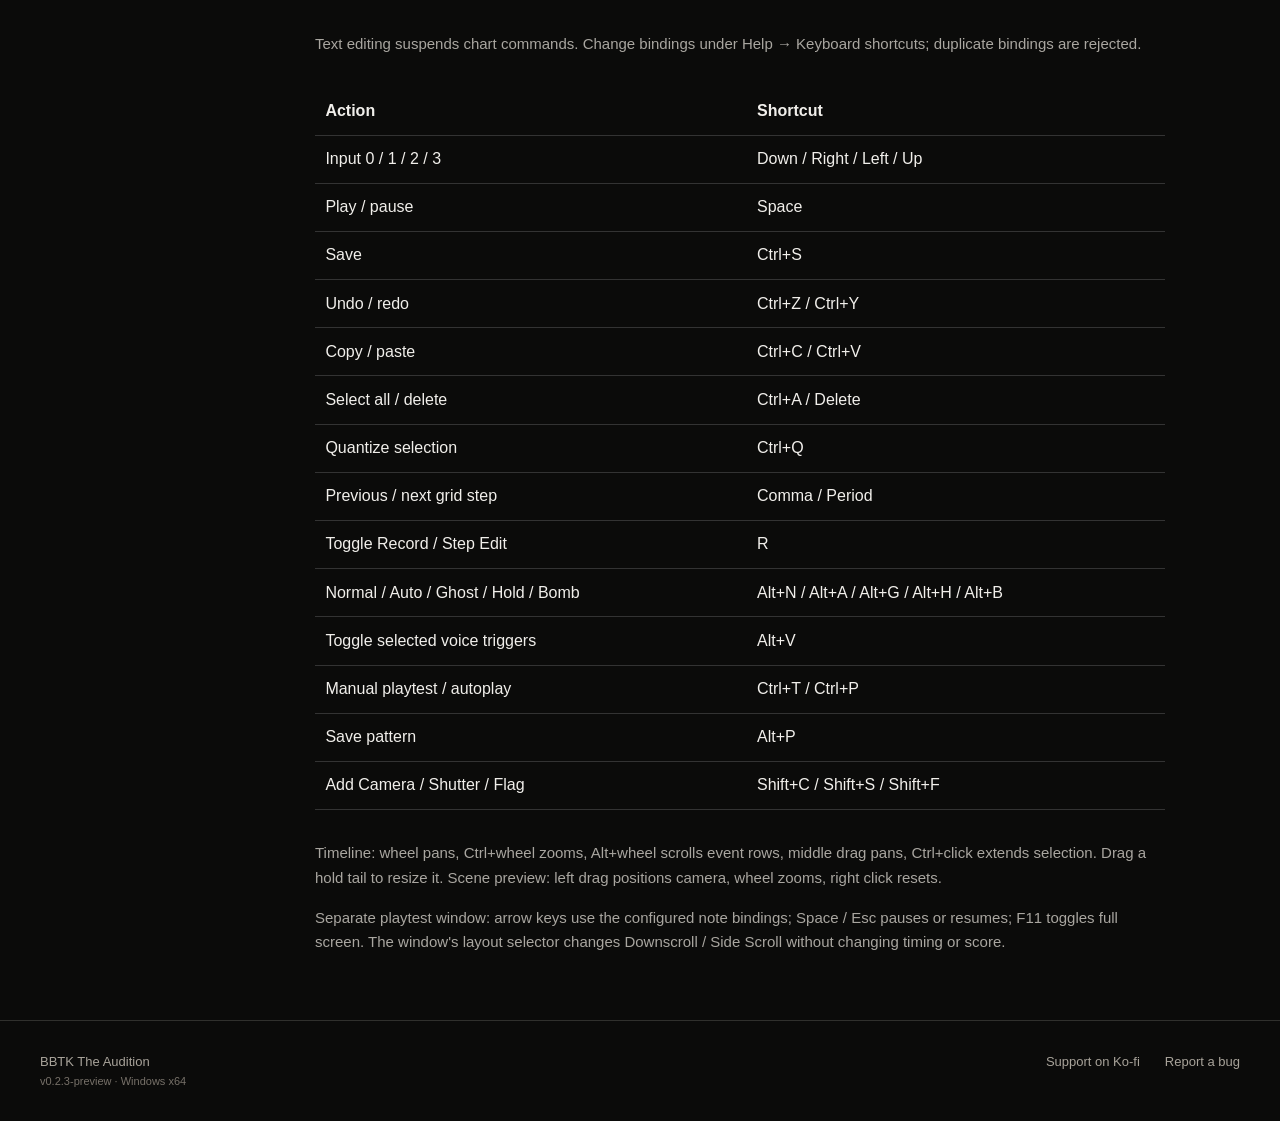
==== commit 7210c9b4: "Update 0.2.3 preview, playtest guide and release checklist" ====
--- a/guide/index.html
+++ b/guide/index.html
@@ -3,10 +3,10 @@
 <h2 id="start">Start</h2>
 <p>Run BBTK-TheAudition.exe with its PCK and bin folder beside it. Create a project, open an existing project.bbtk, or import a mod pack from the welcome screen. Tools opens independent resource tools. Guide opens the online documentation; Help → Offline guide opens the local copy. Home returns to the menu without closing your project. Resume Project appears only when a valid project is loaded.</p>
 <p>Three bundled menu tracks start in a shuffled order and continue from one track to the next. Settings → Audio lets you add MP3, OGG or WAV files, remove added tracks, skip to the next track, mute playback and change volume. Analysis happens locally and is cached: each song has a detected beat map, tempo segments and an estimated introduction transition. Tempo detection is an estimate; sync varies with recording quality and rhythmic ambiguity. The intro adapts to each song, with quick entrances and a reveal within two bars. Menu pulses use quarter notes grouped in 4/4; alternating strong and weak accents do not automatically reduce the pulse to half-time. Space, Enter, Escape or Skip intro opens the menu at its transition point.</p>
-<p>The mascot uses a continuous skinning mesh with head, torso, arm, leg and tail bones. Shared joints keep the illustration intact throughout movement. Its groove, the title and all menu buttons follow the selected song&#x27;s beat map. The black checkerboard drifts diagonally with a subtle wave. Settings → Appearance controls the introduction and Reduce Motion. Reduced motion keeps the background static and disables puppet motion, title/button pulses and flashes. The footer contains Settings, Support, Report a Bug and Quit; the version is at bottom right. Menu music fades when entering the editor and resumes on Home. It is never copied into an exported mod pack.</p>
+<p>The mascot uses a continuous skinning mesh with head, torso, arm, leg and tail bones. Shared joints keep the illustration intact throughout movement. Its groove, the title and all menu buttons follow the selected song&#x27;s beat map. The black checkerboard drifts diagonally with a subtle wave. Settings → Appearance controls the introduction, menu-only chromatic title fringes and Reduce Motion. The mascot&#x27;s head also pulls gently sideways on each detected beat. Reduced motion keeps the background static and disables puppet motion, title/button pulses and flashes. The footer contains Settings, Support, Report a Bug and Quit; the version is at bottom right. Menu music fades when entering the editor and resumes on Home. It is never copied into an exported mod pack.</p>
 <p>File → New project creates a pack and a first level with Virgin, Normal and Expert charts. File → Import pack asks for the folder containing act.cfg, then a parent directory for the editable copy. Each project contains project.bbtk, pack/, .cache/, .autosave/ and optional .assets/ archives for reversible images.</p>
 <h2 id="main-workspace">Main workspace</h2>
-<p>The left dock contains the level selector and resource library. Search resources, import media, or drag a resource onto the timeline. The center shows the scene. The right dock edits selected notes, events or resource properties. Resize the three dock dividers to suit your screen.</p>
+<p>The left dock contains the level selector and resource library. Search resources, import media, or drag a resource onto the timeline. The center shows the scene. The right dock edits selected notes, events or resource properties. Resize the three dock dividers to suit your screen. The scene preview stays centered at 16:9; extra dock space is filled with black bars. Resizing never stretches the scene, HUD or imported video.</p>
 <p>The charcoal theme uses orange actions, clear headings and contextual tooltips. Tools → Pack / Levels shows cover cards; double-click a card to open its level. Fonts come from Windows and are not bundled game assets. The default preview uses an animated black/charcoal checkerboard. Imported background artwork is displayed from the mod&#x27;s own resource.</p>
 <p>The bottom transport chooses a difficulty and editing mode. Chart, Scene and Audio switch the timeline tracks. Ctrl+wheel zooms around the pointer; wheel pans time; middle drag pans; Alt+wheel scrolls scene/audio tracks. Click the waveform or beat ruler to seek. The orange cursor uses chart seconds.</p>
 <h2 id="music-and-timing">Music and timing</h2>
@@ -39,7 +39,10 @@
 <p>Required cover filenames live in level/images: thumbnail.png and splash.png. Import them through the library. Removing a level retains its media for undo.</p>
 <p>Resource Manage displays every use of the selected resource. Rename or Replace updates those exact references. Remove from catalog requires zero uses and keeps the file available to history. Excluded resources are omitted from exports.</p>
 <h2 id="playtest">Playtest</h2>
-<p>Select Playtest or press Ctrl+T for manual input. Autoplay or Ctrl+P runs the chart. Incoming notes, timing feedback, score and combo appear in the preview. Stop opens the timing report. This profile is experimental; the Compatibility dialog and known-limitations document describe validation still required against the game. Use Install for test and the real game for final acceptance.</p>
+<p>Select Playtest or press Ctrl+T for manual input. Autoplay or Ctrl+P runs the chart. Both open a separate window using the current cursor position. Downscroll sends notes down four columns ordered Left, Up, Down, Right. Side Scroll sends every direction along one horizontal line from the left to a central receptor.</p>
+<p>Settings → Playtest selects the startup default and whether to begin in full screen. Downscroll is the first-run default. The selector above the editor preview, or inside the playtest window, changes the current layout without changing timestamps, score or the mod. Arrow key mappings remain unchanged.</p>
+<p>Space or Esc pauses/resumes; F11 toggles full screen. Restart returns to zero and resets results. Focus loss pauses the test. Back to editor closes the test and returns to editing at the current position. Report ends the test and opens the timing report; reaching the end also opens that report. Timing feedback, health, progress, score and combo appear in the playtest HUD.</p>
+<p>This profile is experimental; the Compatibility dialog and known-limitations document describe validation still required against the game. Use Install for test and the real game for final acceptance.</p>
 <h2 id="save-recovery-and-export">Save, recovery and export</h2>
 <p>Ctrl+S saves the canonical project then mirrors its native pack files. Undo/redo covers document commands and imported/renamed/excluded resource state. Recovery snapshots are written separately every 10 seconds while changes remain pending. Opening a project offers a newer recovery snapshot; File → Recover autosave also restores it. A cancelled conversion does not insert an incomplete asset.</p>
 <p>Problems lists missing resources, invalid notes/holds, duplicate IDs/indices, negative timestamps, invalid grids/BPM and events beyond the music duration. Double click to navigate; Replace selected missing resource repairs a missing file. Warnings preserve your data. Export errors must be resolved first.</p>
@@ -65,4 +68,5 @@
 <tr><td>Save pattern</td><td>Alt+P</td></tr>
 <tr><td>Add Camera / Shutter / Flag</td><td>Shift+C / Shift+S / Shift+F</td></tr>
 </tbody></table></div>
-<p>Timeline: wheel pans, Ctrl+wheel zooms, Alt+wheel scrolls event rows, middle drag pans, Ctrl+click extends selection. Drag a hold tail to resize it. Scene preview: left drag positions camera, wheel zooms, right click resets.</p></article></div></main><footer><span>BBTK The Audition <small>v0.2.2-preview · Windows x64</small></span><div><a href="https://ko-fi.com/justypixels">Support on Ko-fi</a><a href="https://github.com/JustyPixels/BBTK-TheAudition/issues">Report a bug</a></div></footer></body></html>+<p>Timeline: wheel pans, Ctrl+wheel zooms, Alt+wheel scrolls event rows, middle drag pans, Ctrl+click extends selection. Drag a hold tail to resize it. Scene preview: left drag positions camera, wheel zooms, right click resets.</p>
+<p>Separate playtest window: arrow keys use the configured note bindings; Space / Esc pauses or resumes; F11 toggles full screen. The window&#x27;s layout selector changes Downscroll / Side Scroll without changing timing or score.</p></article></div></main><footer><span>BBTK The Audition <small>v0.2.3-preview · Windows x64</small></span><div><a href="https://ko-fi.com/justypixels">Support on Ko-fi</a><a href="https://github.com/JustyPixels/BBTK-TheAudition/issues">Report a bug</a></div></footer></body></html>
